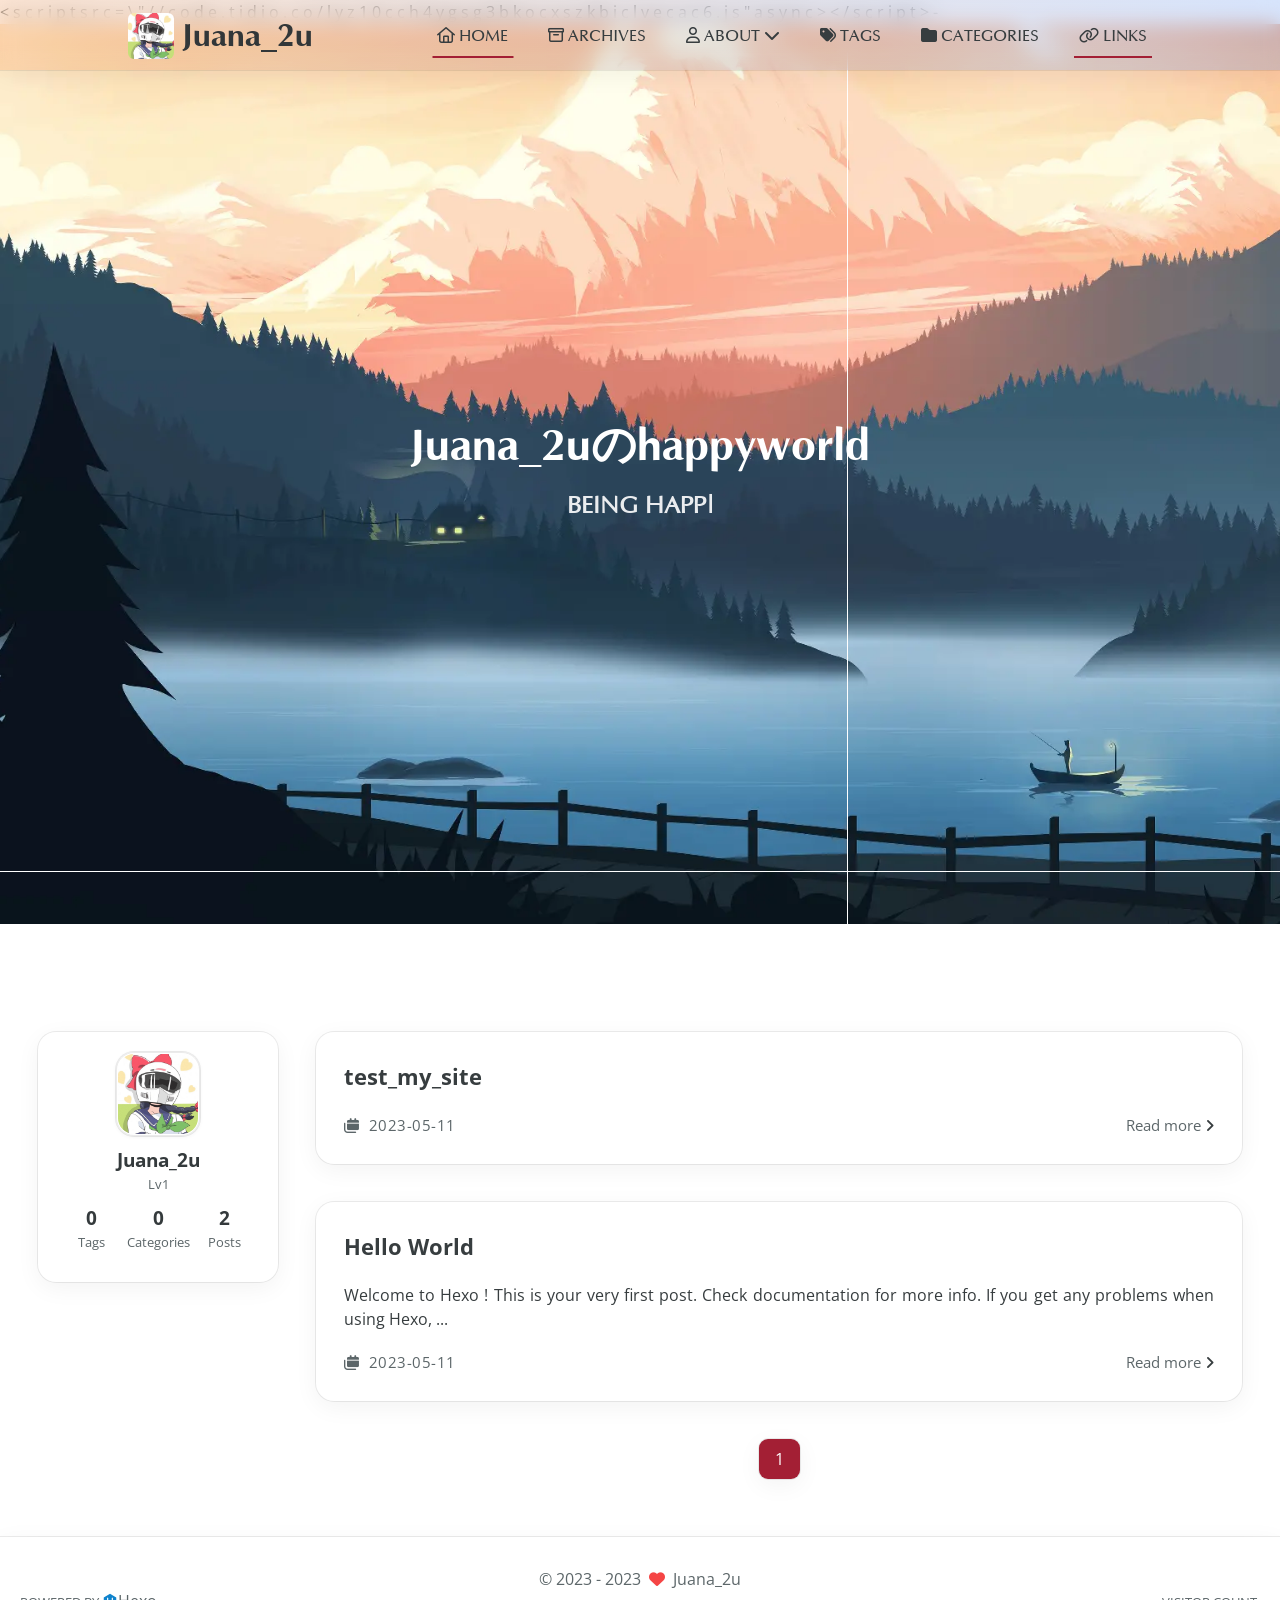
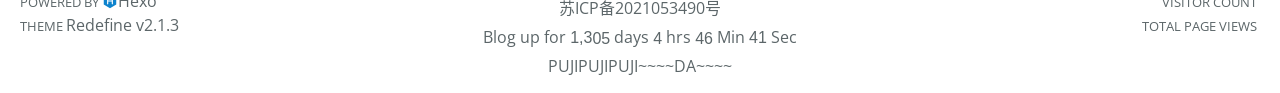
==== index.html @ 85c758fc "Site updated: 2023-05-11 23:38:27" ====
<!DOCTYPE html>
<html lang="en">
<head>
    <meta charset="utf-8">
    <meta name="viewport" content="width=device-width, initial-scale=1">
    <meta name="keywords" content="Hexo Theme Redefine">
    
    <meta name="author" content="Juana_2u">
    <!-- preconnect -->
    <link rel="preconnect" href="https://fonts.googleapis.com">
    <link rel="preconnect" href="https://fonts.gstatic.com" crossorigin>
    
    
    <!--- Seo Part-->
    
    <link rel="canonical" href="http://example.com/"/>
    <meta name="robots" content="index,follow">
    <meta name="googlebot" content="index,follow">
    <meta name="revisit-after" content="1 days">
    
        <meta property="og:type" content="website">
<meta property="og:title" content="Hexo">
<meta property="og:url" content="http://example.com/index.html">
<meta property="og:site_name" content="Hexo">
<meta property="og:locale" content="en_US">
<meta property="article:author" content="John Doe">
<meta name="twitter:card" content="summary">
    
    
    <!--- Icon Part-->
    <link rel="icon" type="image/png" href="/images/ico.png" sizes="192x192">
    <link rel="apple-touch-icon" sizes="180x180" href="/images/ico.png">
    <meta name="theme-color" content="#A31F34">
    <link rel="shortcut icon" href="/images/ico.png">
    <!--- Page Info-->
    
    <title>
        
        Juana_2u
    </title>
    
<link rel="stylesheet" href="/css/style.css">

    
<link rel="stylesheet" href="/assets/fonts.css">

    <!--- Font Part-->
    
    
    
    

    <!--- Inject Part-->
    
        
            
                
                    <
                
    
            
                
                    s
                
    
            
                
                    c
                
    
            
                
                    r
                
    
            
                
                    i
                
    
            
                
                    p
                
    
            
                
                    t
                
    
            
                
                     
                
    
            
                
                    s
                
    
            
                
                    r
                
    
            
                
                    c
                
    
            
                
                    =
                
    
            
                
                    \
                
    
            
                
                    "
                
    
            
                
                    /
                
    
            
                
                    /
                
    
            
                
                    c
                
    
            
                
                    o
                
    
            
                
                    d
                
    
            
                
                    e
                
    
            
                
                    .
                
    
            
                
                    t
                
    
            
                
                    i
                
    
            
                
                    d
                
    
            
                
                    i
                
    
            
                
                    o
                
    
            
                
                    .
                
    
            
                
                    c
                
    
            
                
                    o
                
    
            
                
                    /
                
    
            
                
                    l
                
    
            
                
                    y
                
    
            
                
                    z
                
    
            
                
                    1
                
    
            
                
                    0
                
    
            
                
                    c
                
    
            
                
                    c
                
    
            
                
                    h
                
    
            
                
                    4
                
    
            
                
                    y
                
    
            
                
                    g
                
    
            
                
                    s
                
    
            
                
                    g
                
    
            
                
                    3
                
    
            
                
                    b
                
    
            
                
                    k
                
    
            
                
                    o
                
    
            
                
                    c
                
    
            
                
                    x
                
    
            
                
                    s
                
    
            
                
                    z
                
    
            
                
                    k
                
    
            
                
                    b
                
    
            
                
                    i
                
    
            
                
                    c
                
    
            
                
                    l
                
    
            
                
                    v
                
    
            
                
                    e
                
    
            
                
                    c
                
    
            
                
                    a
                
    
            
                
                    c
                
    
            
                
                    6
                
    
            
                
                    .
                
    
            
                
                    j
                
    
            
                
                    s
                
    
            
                
                    "
                
    
            
                
                     
                
    
            
                
                    a
                
    
            
                
                    s
                
    
            
                
                    y
                
    
            
                
                    n
                
    
            
                
                    c
                
    
            
                
                    >
                
    
            
                
                    <
                
    
            
                
                    /
                
    
            
                
                    s
                
    
            
                
                    c
                
    
            
                
                    r
                
    
            
                
                    i
                
    
            
                
                    p
                
    
            
                
                    t
                
    
            
                
                    >
                
    
            
                
                     
                
    
            
                
                    -
                
    
    <script id="hexo-configurations">
    let Global = window.Global || {};
    Global.hexo_config = {"hostname":"example.com","root":"/","language":"en"};
    Global.theme_config = {"articles":{"style":{"font_size":"16px","line_height":1.5,"image_border_radius":"14px","image_alignment":"center","image_caption":false,"link_icon":true},"word_count":{"enable":true,"count":true,"min2read":true},"author_label":{"enable":true,"auto":false,"list":[]},"code_block":{"copy":true,"style":"mac","font":{"enable":false,"family":null,"url":null}},"toc":{"enable":true,"max_depth":3,"number":false,"expand":true,"init_open":true},"copyright":true,"lazyload":true,"recommendation":{"enable":false,"title":"推荐阅读","limit":3,"placeholder":"/images/wallhaven-wqery6-light.webp","skip_dirs":[]}},"colors":{"primary":"#A31F34","secondary":"#FF5722"},"global":{"fonts":{"chinese":{"enable":false,"family":null,"url":null},"english":{"enable":false,"family":null,"url":null}},"content_max_width":"1000px","sidebar_width":"210px","hover":{"shadow":true,"scale":false},"scroll_progress":{"bar":true,"percentage":true},"busuanzi_counter":{"enable":true,"site_pv":true,"site_uv":true,"post_pv":true},"pjax":true,"open_graph":true,"google_analytics":{"enable":false,"id":null}},"home_banner":{"enable":true,"style":"static","image":{"light":"/images/wallhaven-wqery6-light.webp","dark":"/images/wallhaven-wqery6-dark.webp"},"title":"Juana_2uのhappyworld","subtitle":{"text":["BEING HAPPY IS THE MOST IMPORTANT!!"," I have a dream!","Sometimes you have to trust your gut.","If you start at the bottom,pay your dues,life here can be a dream come true.","Loading..."],"hitokoto":{"enable":false,"api":"https://v1.hitokoto.cn"},"typing_speed":100,"backing_speed":80,"starting_delay":500,"backing_delay":1500,"loop":true,"smart_backspace":true},"text_color":{"light":"#fff","dark":"#d1d1b6"},"text_style":{"title_size":"2.8rem","subtitle_size":"1.5rem","line_height":1.2},"custom_font":{"enable":false,"family":null,"url":null},"social_links":{"enable":false,"links":{"github":null,"instagram":null,"zhihu":"https://www.zhihu.com/people/fawn-16-32","twitter":null,"email":"2530624471@qq.com","bilibili":"https://space.bilibili.com/440820814?spm_id_from=333.1007.0.0"}}},"plugins":{"feed":{"enable":true},"aplayer":{"enable":true,"type":"fixed","audios":[{"name":"馬と鹿","artist":"Kenshi Yonezu","url":"https://open.spotify.com/collection/tracks","cover":"https://i.scdn.co/image/ab67616d00001e02775e8184725e0fb89337dd9a"}]},"mermaid":{"enable":false,"version":"9.3.0"}},"version":"2.1.3","navbar":{"auto_hide":false,"color":{"left":"#f78736","right":"#367df7","transparency":35},"links":{"Home":{"path":"/","icon":"fa-regular fa-house"},"Archives":{"path":"/archives","icon":"fa-regular fa-archive"},"About":{"icon":"fa-regular fa-user","submenus":{"Me":"/about"}},"tags":{"icon":"fa-solid fa-tags","path":"/tags/"},"categories":{"icon":"fa-solid fa-folder","path":"/categories/"},"Links":{"icon":"fa-regular fa-link"}},"search":{"enable":false,"preload":true}},"page_templates":{"friends_column":2,"tags_style":"blur"},"home":{"sidebar":{"enable":true,"position":"left","first_item":"menu","announcement":null,"links":null},"article_date_format":"auto","categories":{"enable":true,"limit":3},"tags":{"enable":true,"limit":3}}};
    Global.language_ago = {"second":"%s seconds ago","minute":"%s minutes ago","hour":"%s hours ago","day":"%s days ago","week":"%s weeks ago","month":"%s months ago","year":"%s years ago"};
  </script>
    
    <!--- Fontawesome Part-->
    
<link rel="stylesheet" href="/fontawesome/fontawesome.min.css">

    
<link rel="stylesheet" href="/fontawesome/brands.min.css">

    
<link rel="stylesheet" href="/fontawesome/solid.min.css">

    
<link rel="stylesheet" href="/fontawesome/regular.min.css">

    
    
    
    
<meta name="generator" content="Hexo 6.3.0"></head>


<body>
<div class="progress-bar-container">
    
        <span class="scroll-progress-bar"></span>
    

    
        <span class="pjax-progress-bar"></span>
        <span class="pjax-progress-icon">
            <i class="fa-solid fa-circle-notch fa-spin"></i>
        </span>
    
</div>


<main class="page-container">

    
        

<div class="home-banner-container flex-center">
    <div class="content flex-center">
        <div class="description fade-in-down-animation" >
          Juana_2uのhappyworld 
          
            <p><i id="subtitle"></i></p>
          
        </div>
        
    </div>
</div>



    

    <div class="main-content-container">

        <div class="main-content-header">
            <header class="navbar-container">
    
    <div class="navbar-content has-home-banner">
        <div class="left">
            
                <a class="logo-image" href="/">
                    <img src="/images/logo.jpg">
                </a>
            
            <a class="logo-title" href="/">
                <h1>
                Juana_2u
                </h1>
            </a>
        </div>

        <div class="right">
            <!-- PC -->
            <div class="desktop">
                <ul class="navbar-list">
                    
                        
                            <li class="navbar-item">
                                <!-- Menu -->
                                <a class="active" 
                                    href="/"  >
                                    
                                        
                                            <i class="fa-regular fa-house"></i>
                                        
                                        HOME
                                    
                                </a>
                                <!-- Submenu -->
                                
                            </li>
                    
                        
                            <li class="navbar-item">
                                <!-- Menu -->
                                <a class="" 
                                    href="/archives"  >
                                    
                                        
                                            <i class="fa-regular fa-archive"></i>
                                        
                                        ARCHIVES
                                    
                                </a>
                                <!-- Submenu -->
                                
                            </li>
                    
                        
                            <li class="navbar-item">
                                <!-- Menu -->
                                <a class="has-dropdown" 
                                    href="#" onClick="return false;">
                                    
                                        
                                            <i class="fa-regular fa-user"></i>
                                        
                                        ABOUT&nbsp;<i class="fa-solid fa-chevron-down"></i>
                                    
                                </a>
                                <!-- Submenu -->
                                
                                    <ul class="sub-menu">
                                    
                                        <li>
                                        <a href="/about">ME
                                        </a>
                                        </li>
                                    
                                    </ul>
                                
                            </li>
                    
                        
                            <li class="navbar-item">
                                <!-- Menu -->
                                <a class="" 
                                    href="/tags/"  >
                                    
                                        
                                            <i class="fa-solid fa-tags"></i>
                                        
                                        TAGS
                                    
                                </a>
                                <!-- Submenu -->
                                
                            </li>
                    
                        
                            <li class="navbar-item">
                                <!-- Menu -->
                                <a class="" 
                                    href="/categories/"  >
                                    
                                        
                                            <i class="fa-solid fa-folder"></i>
                                        
                                        CATEGORIES
                                    
                                </a>
                                <!-- Submenu -->
                                
                            </li>
                    
                        
                            <li class="navbar-item">
                                <!-- Menu -->
                                <a class="active" 
                                    href="/"  >
                                    
                                        
                                            <i class="fa-regular fa-link"></i>
                                        
                                        LINKS
                                    
                                </a>
                                <!-- Submenu -->
                                
                            </li>
                    
                    
                </ul>
            </div>
            <!-- Mobile -->
            <div class="mobile">
                
                <div class="icon-item navbar-bar">
                    <div class="navbar-bar-middle"></div>
                </div>
            </div>
        </div>
    </div>

    <!-- Mobile drawer -->
    <div class="navbar-drawer">
        <ul class="drawer-navbar-list">
            
                
                    <li class="drawer-navbar-item flex-center">
                        <a class="active" 
                        href="/"  >
                             
                                
                                    <i class="fa-regular fa-house"></i>
                                
                                HOME
                            
                        </a>
                    </li>
                    <!-- Submenu -->
                    
            
                
                    <li class="drawer-navbar-item flex-center">
                        <a class="" 
                        href="/archives"  >
                             
                                
                                    <i class="fa-regular fa-archive"></i>
                                
                                ARCHIVES
                            
                        </a>
                    </li>
                    <!-- Submenu -->
                    
            
                
                    <li class="drawer-navbar-item flex-center">
                        <a class="has-dropdown" 
                        href="#" onClick="return false;">
                            
                                
                                    <i class="fa-regular fa-user"></i>
                                
                                ABOUT&nbsp;<i class="fa-solid fa-chevron-down"></i>
                            
                        </a>
                    </li>
                    <!-- Submenu -->
                              
                        
                            <li class="dropdown-item flex-center">
                                <a class="dropdown-item" href="/about">ME</a>
                            </li>
                        
                    
            
                
                    <li class="drawer-navbar-item flex-center">
                        <a class="" 
                        href="/tags/"  >
                             
                                
                                    <i class="fa-solid fa-tags"></i>
                                
                                TAGS
                            
                        </a>
                    </li>
                    <!-- Submenu -->
                    
            
                
                    <li class="drawer-navbar-item flex-center">
                        <a class="" 
                        href="/categories/"  >
                             
                                
                                    <i class="fa-solid fa-folder"></i>
                                
                                CATEGORIES
                            
                        </a>
                    </li>
                    <!-- Submenu -->
                    
            
                
                    <li class="drawer-navbar-item flex-center">
                        <a class="active" 
                        href="/"  >
                             
                                
                                    <i class="fa-regular fa-link"></i>
                                
                                LINKS
                            
                        </a>
                    </li>
                    <!-- Submenu -->
                    
            

        </ul>
    </div>

    <div class="window-mask"></div>

</header>


        </div>

        <div class="main-content-body">

            
                <div class="home-sidebar-container fade-in-down-animation">
    <div class="sticky-container">
        
            
            <div class="sidebar-content" >
                <div class="avatar">
                    <img src="/images/logo.jpg">
                </div>
                <div class="author">
                    <div class="name">Juana_2u</div>
                    
                        <div class="label">Lv1</div>
                    
                </div>
                <div class="statistics">
                    <a class="item" href="/tags">
                        <div class="number">0</div>
                        <div class="label">Tags</div>
                    </a>
                    <a class="item" href="/categories">
                        <div class="number">0</div>
                        <div class="label">Categories</div>
                    </a>
                    <a class="item" href="/archives">
                        <div class="number">2</div>
                        <div class="label">Posts</div>
                    </a>
                </div>
            </div>
        

    </div>
</div>

            

            <div class="main-content">

                
                    <div class="home-content-container fade-in-down-animation">
    <ul class="home-article-list">
        
            <li class="home-article-item">

                

                

                <h3 class="home-article-title">
                    <a href="/2023/05/11/test-my-site/">
                        test_my_site
                    </a>
                </h3>

                <div class="home-article-content markdown-body">
                    
                        
                    
                </div>

                <div class="home-article-meta-info-container">
    <div class="home-article-meta-info">
        <span><i class="fa-solid fa-calendars"></i>&nbsp;
            <span class="home-article-date" data-date="Thu May 11 2023 20:21:40 GMT+0800">
                
                    2023-05-11
                
            </span>
        </span>
        
        
    </div>

    <a href="/2023/05/11/test-my-site/">Read more<span class="seo-reader-text">test_my_site</span>&nbsp;<i class="fa-solid fa-angle-right"></i></a>
</div>

            </li>
        
            <li class="home-article-item">

                

                

                <h3 class="home-article-title">
                    <a href="/2023/05/11/hello-world/">
                        Hello World
                    </a>
                </h3>

                <div class="home-article-content markdown-body">
                    
                        Welcome to Hexo ! This is your very first post. Check documentation  for more info. If you get any problems when using Hexo, ...
                    
                </div>

                <div class="home-article-meta-info-container">
    <div class="home-article-meta-info">
        <span><i class="fa-solid fa-calendars"></i>&nbsp;
            <span class="home-article-date" data-date="Thu May 11 2023 20:19:18 GMT+0800">
                
                    2023-05-11
                
            </span>
        </span>
        
        
    </div>

    <a href="/2023/05/11/hello-world/">Read more<span class="seo-reader-text">Hello World</span>&nbsp;<i class="fa-solid fa-angle-right"></i></a>
</div>

            </li>
        
    </ul>

    <div class="home-paginator">
        <div class="paginator">
    <span class="page-number current">1</span>
</div>

    </div>
</div>

                

            </div>
            
            

        </div>

        <div class="main-content-footer">
            <footer class="footer">
    <div class="info-container">
        <div class="copyright-info">
            &copy;
            
              <span>2023</span>
              -
            
            2023&nbsp;&nbsp;<i class="fa-solid fa-heart fa-beat" style="--fa-animation-duration: 0.5s; color: #f54545"></i>&nbsp;&nbsp;<a href="/">Juana_2u</a>
        </div>
        
            <script async data-pjax src="//busuanzi.ibruce.info/busuanzi/2.3/busuanzi.pure.mini.js"></script>
            <div class="website-count info-item">
                
                    <span id="busuanzi_container_site_uv" class="busuanzi_container_site_uv">
                        VISITOR COUNT&nbsp;<span id="busuanzi_value_site_uv" class="busuanzi_value_site_uv"></span>
                    </span>
                
                
                    <span id="busuanzi_container_site_pv" class="busuanzi_container_site_pv">
                        TOTAL PAGE VIEWS&nbsp;<span id="busuanzi_value_site_pv" class="busuanzi_value_site_pv"></span>
                    </span>
                
            </div>
        
        <div class="theme-info info-item">
            <span class="powered-by-container">POWERED BY <?xml version="1.0" encoding="utf-8"?><!DOCTYPE svg PUBLIC "-//W3C//DTD SVG 1.1//EN" "http://www.w3.org/Graphics/SVG/1.1/DTD/svg11.dtd"><svg version="1.1" id="圖層_1" xmlns="http://www.w3.org/2000/svg" xmlns:xlink="http://www.w3.org/1999/xlink" x="0px" y="0px" width="1rem" height="1rem" viewBox="0 0 512 512" enable-background="new 0 0 512 512" xml:space="preserve"><path fill="#0E83CD" d="M256.4,25.8l-200,115.5L56,371.5l199.6,114.7l200-115.5l0.4-230.2L256.4,25.8z M349,354.6l-18.4,10.7l-18.6-11V275H200v79.6l-18.4,10.7l-18.6-11v-197l18.5-10.6l18.5,10.8V237h112v-79.6l18.5-10.6l18.5,10.8V354.6z"/></svg><a target="_blank" href="https://hexo.io">Hexo</a></span>
                <br>
            <span class="theme-version-container">THEME&nbsp;<a class="theme-version" target="_blank" href="https://github.com/EvanNotFound/hexo-theme-redefine">Redefine v2.1.3</a>
        </div>
        
            <div class="icp-info info-item"><a target="_blank" rel="nofollow" href="
                
                    https://beian.miit.gov.cn/
                
                ">苏ICP备2021053490号</a></div>
        
        
        
            <div id="start_div" style="display:none">
                2023/5/10 23:30:00
            </div>
            <div>
                Blog up for <span class="odometer" id="runtime_days" ></span> days <span class="odometer" id="runtime_hours"></span> hrs <span class="odometer" id="runtime_minutes"></span> Min <span class="odometer" id="runtime_seconds"></span> Sec
            </div>
        
        
            <div class="customize-info info-item">PUJIPUJIPUJI~~~~DA~~~~</div>
        
        
            <script async data-pjax>
                try {
                    function odometer_init() {
                    const elements = document.querySelectorAll('.odometer');
                    elements.forEach(el => {
                        new Odometer({
                            el,
                            format: '( ddd).dd',
                            duration: 200
                        });
                    });
                    }
                    odometer_init();
                } catch (error) {}
            </script>
        
        
            
                
        
                
        
        
    </div>  
</footer>
        </div>
    </div>

    

    <div class="right-side-tools-container">
        <div class="side-tools-container">
    <ul class="hidden-tools-list">
        <li class="right-bottom-tools tool-font-adjust-plus flex-center">
            <i class="fa-regular fa-magnifying-glass-plus"></i>
        </li>

        <li class="right-bottom-tools tool-font-adjust-minus flex-center">
            <i class="fa-regular fa-magnifying-glass-minus"></i>
        </li>

        <li class="right-bottom-tools tool-expand-width flex-center">
            <i class="fa-regular fa-expand"></i>
        </li>

        <li class="right-bottom-tools tool-dark-light-toggle flex-center">
            <i class="fa-regular fa-moon"></i>
        </li>

        <!-- rss -->
        

        

        <li class="right-bottom-tools tool-scroll-to-bottom flex-center">
            <i class="fa-regular fa-arrow-down"></i>
        </li>
    </ul>

    <ul class="visible-tools-list">
        <li class="right-bottom-tools toggle-tools-list flex-center">
            <i class="fa-regular fa-cog fa-spin"></i>
        </li>
        
            <li class="right-bottom-tools tool-scroll-to-top flex-center">
                <i class="arrow-up fas fa-arrow-up"></i>
                <span class="percent"></span>
            </li>
        
        
    </ul>
</div>

    </div>

    <div class="image-viewer-container">
    <img src="">
</div>


    


</main>





<script src="/js/utils.js"></script>

<script src="/js/main.js"></script>

<script src="/js/layouts/navbarShrink.js"></script>

<script src="/js/tools/scrollTopBottom.js"></script>

<script src="/js/tools/lightDarkSwitch.js"></script>





    
<script src="/js/tools/codeBlock.js"></script>




    
<script src="/js/layouts/lazyload.js"></script>




    
<script src="/js/tools/runtime.js"></script>

    
<script src="/js/layouts/odometer.min.js"></script>

    
<link rel="stylesheet" href="/assets/odometer-theme-minimal.css">




  
<script src="/js/libs/Typed.min.js"></script>

  
<script src="/js/plugins/typed.js"></script>








<div class="post-scripts pjax">
    
</div>


    
<script src="/js/libs/pjax.min.js"></script>

<script>
    window.addEventListener('DOMContentLoaded', () => {
        window.pjax = new Pjax({
            selectors: [
                'head title',
                '.page-container',
                '.pjax',
            ],
            history: true,
            debug: false,
            cacheBust: false,
            timeout: 0,
            analytics: false,
            currentUrlFullReload: false,
            scrollRestoration: false,
            // scrollTo: true,
        });

        document.addEventListener('pjax:send', () => {
            Global.utils.pjaxProgressBarStart();
        });

        document.addEventListener('pjax:complete', () => {
            Global.utils.pjaxProgressBarEnd();
            window.pjax.executeScripts(document.querySelectorAll('script[data-pjax], .pjax script'));
            Global.refresh();
        });
    });
</script>




    <div id="aplayer"></div>

<script src="/js/libs/APlayer.min.js"></script>


<script src="/js/plugins/aplayer.js"></script>


</body>
</html>
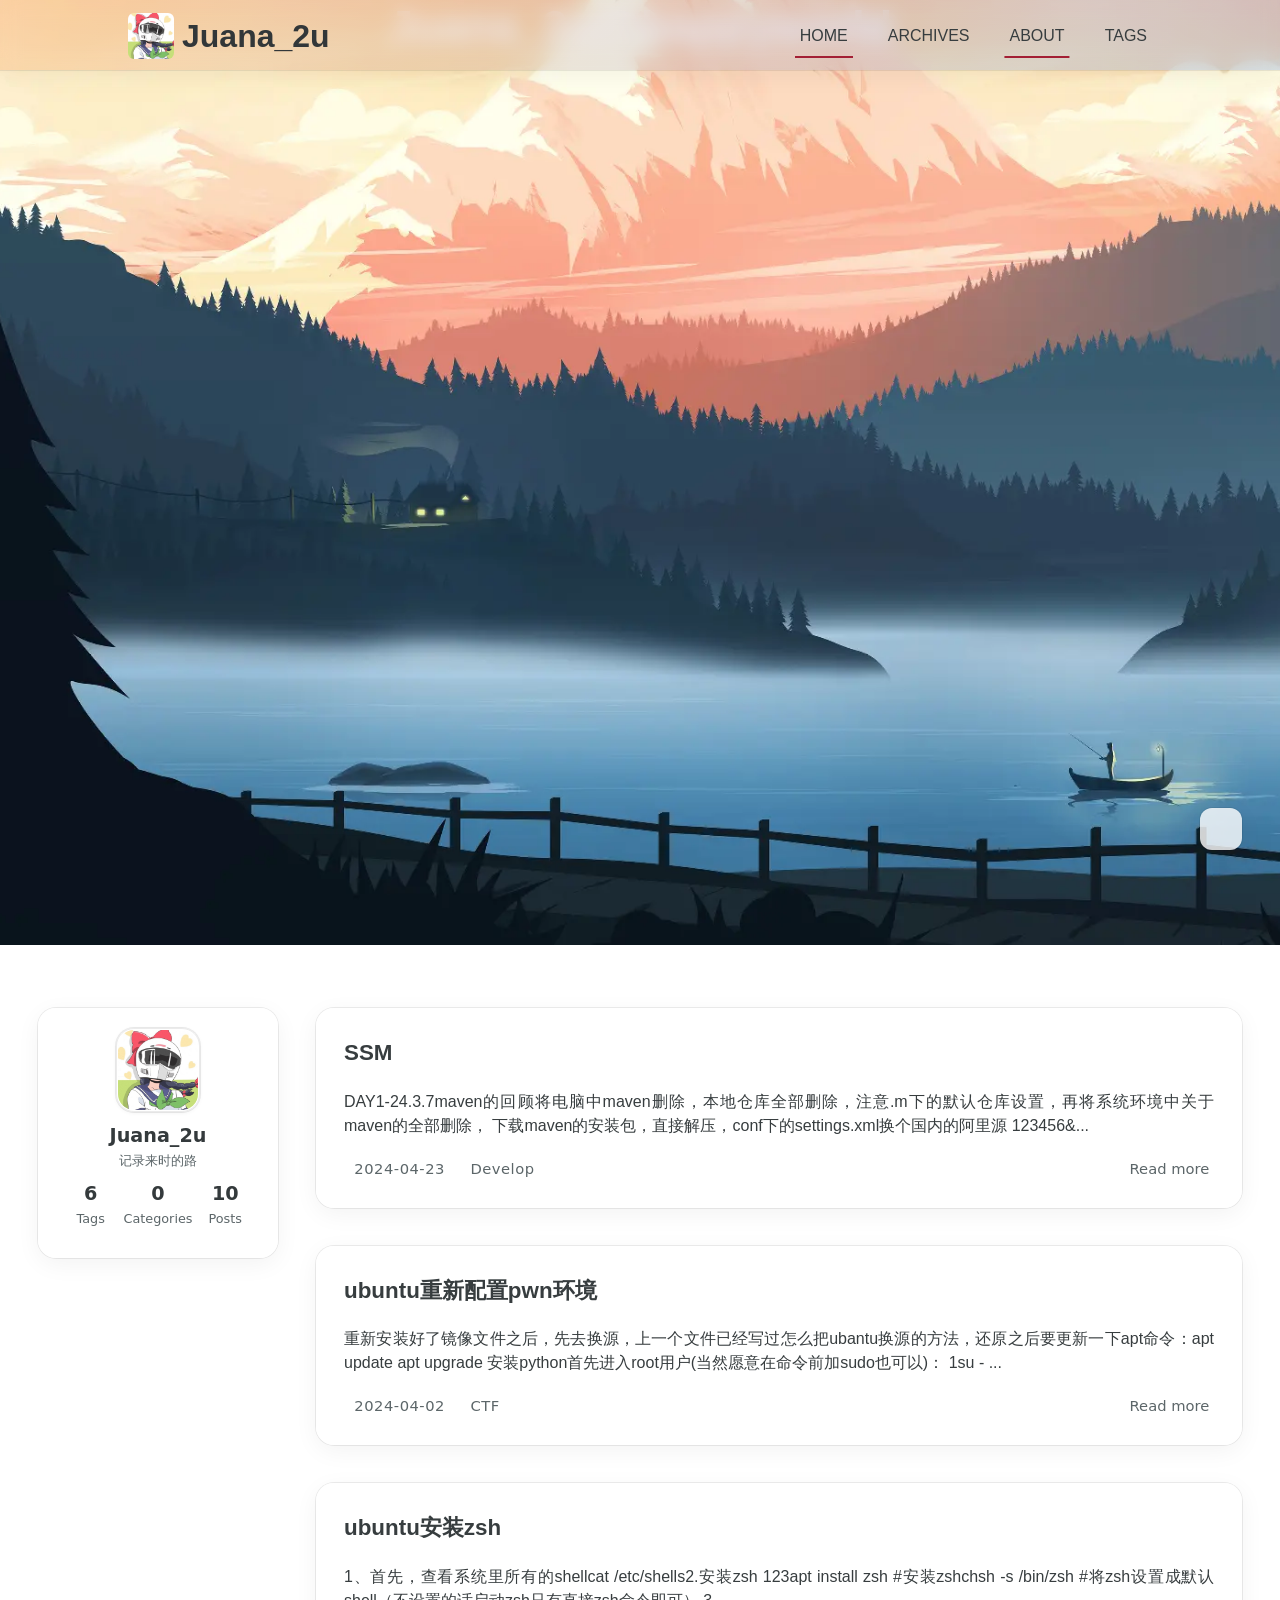
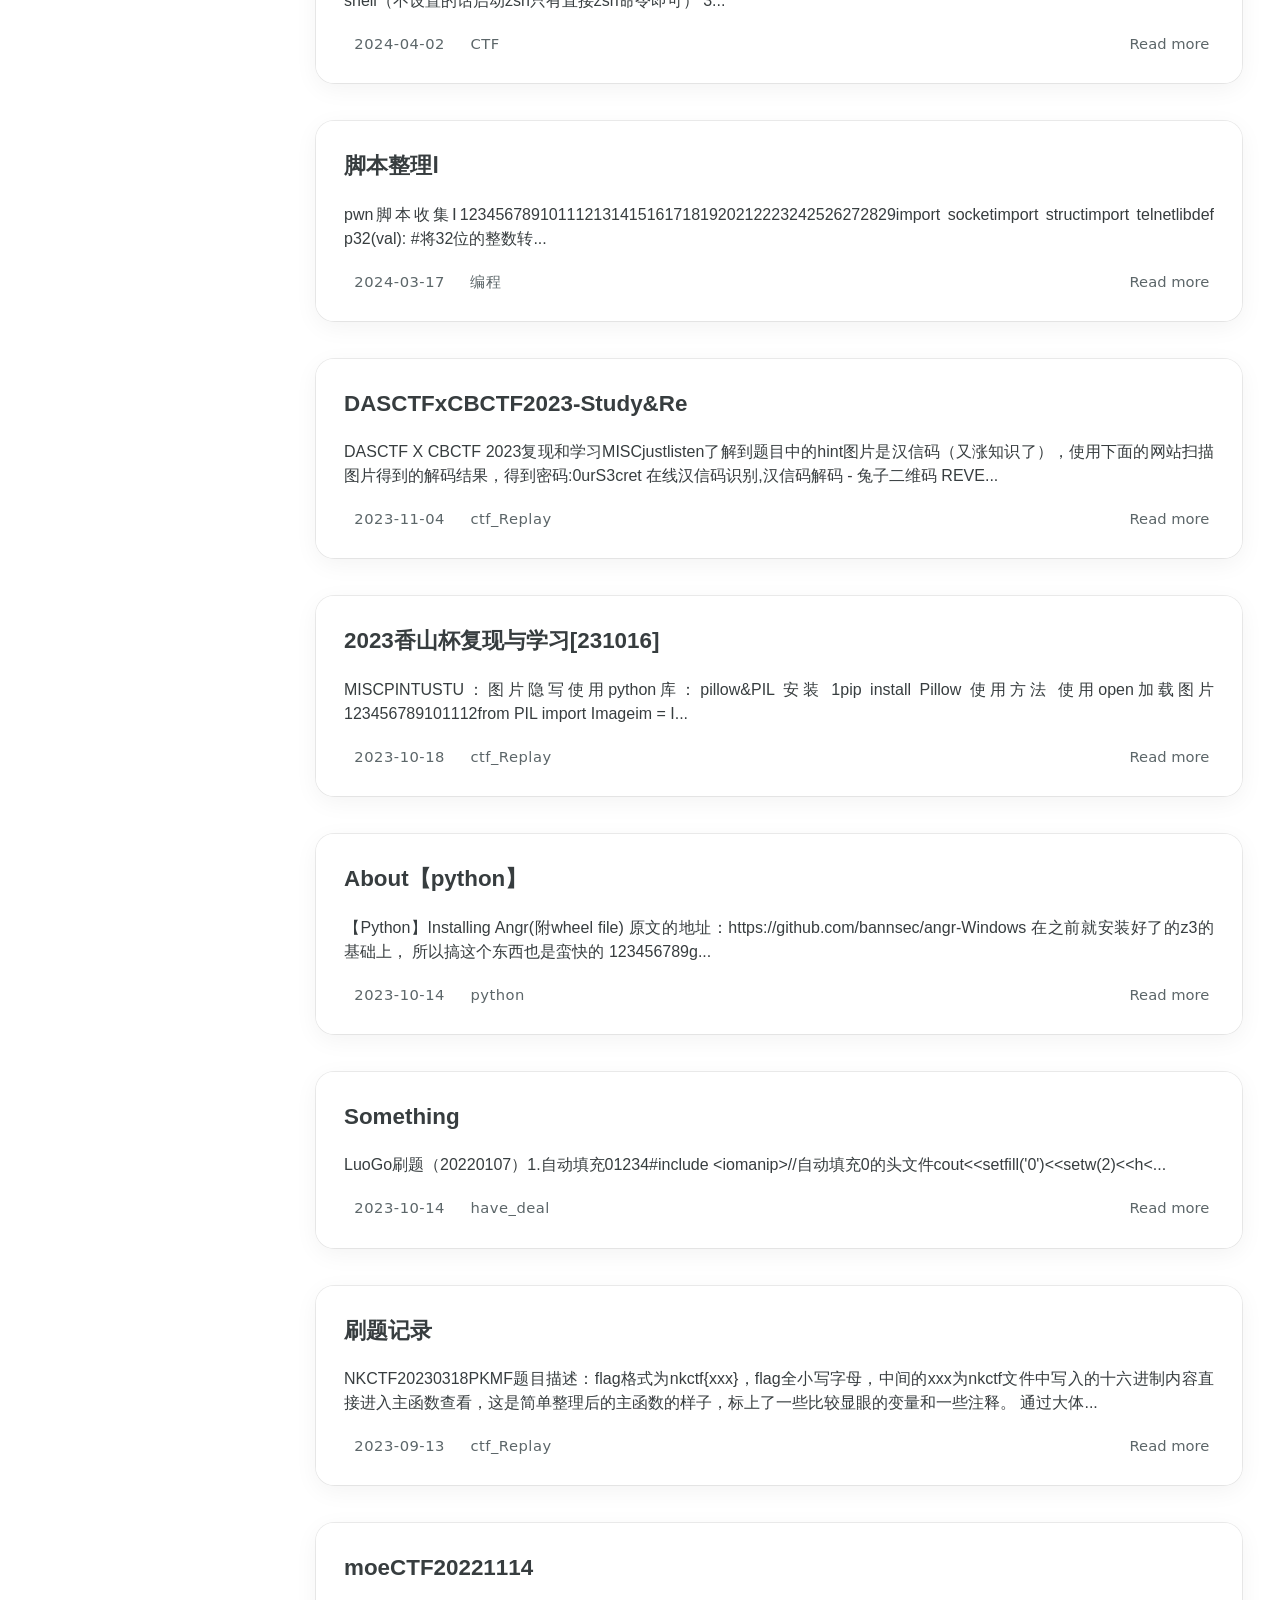
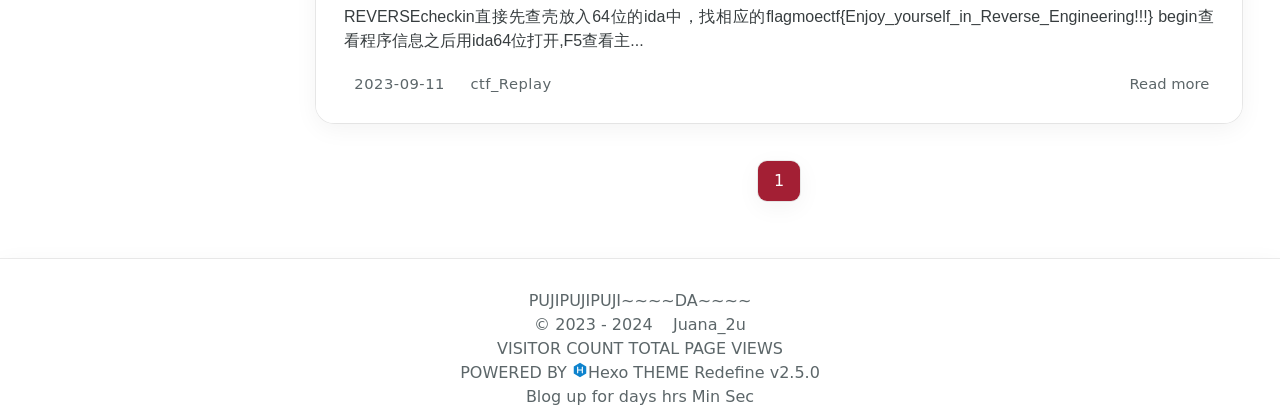
==== commit 693a03ab: "Update index.html" ====
--- a/index.html
+++ b/index.html
@@ -9,18 +9,24 @@
     <!-- preconnect -->
     <link rel="preconnect" href="https://fonts.googleapis.com">
     <link rel="preconnect" href="https://fonts.gstatic.com" crossorigin>
-    
+
+    
+        
+        
+        
+            <link rel="preconnect" href="https://cdn.staticfile.org" crossorigin>
+        
     
     <!--- Seo Part-->
     
-    <link rel="canonical" href="http://example.com/"/>
+    <link rel="canonical" href="https://juana-2u.github.io/"/>
     <meta name="robots" content="index,follow">
     <meta name="googlebot" content="index,follow">
     <meta name="revisit-after" content="1 days">
     
         <meta property="og:type" content="website">
 <meta property="og:title" content="Hexo">
-<meta property="og:url" content="http://example.com/index.html">
+<meta property="og:url" content="https://juana-2u.github.io/index.html">
 <meta property="og:site_name" content="Hexo">
 <meta property="og:locale" content="en_US">
 <meta property="article:author" content="John Doe">
@@ -41,9 +47,14 @@
     
 <link rel="stylesheet" href="/css/style.css">
 
-    
-<link rel="stylesheet" href="/assets/fonts.css">
-
+
+    
+        <link rel="stylesheet" href="//cdn.staticfile.org/hexo-theme-redefine/2.5.0/assets/build/styles.css">
+    
+
+    <link rel="stylesheet" href="//cdn.staticfile.org/hexo-theme-redefine/2.5.0/fonts/fonts.css">
+    <link rel="stylesheet" href="//cdn.staticfile.org/hexo-theme-redefine/2.5.0/fonts/Satoshi/satoshi.css">
+    <link rel="stylesheet" href="//cdn.staticfile.org/hexo-theme-redefine/2.5.0/fonts/Chillax/chillax.css">
     <!--- Font Part-->
     
     
@@ -52,452 +63,24 @@
 
     <!--- Inject Part-->
     
-        
-            
-                
-                    <
-                
-    
-            
-                
-                    s
-                
-    
-            
-                
-                    c
-                
-    
-            
-                
-                    r
-                
-    
-            
-                
-                    i
-                
-    
-            
-                
-                    p
-                
-    
-            
-                
-                    t
-                
-    
-            
-                
-                     
-                
-    
-            
-                
-                    s
-                
-    
-            
-                
-                    r
-                
-    
-            
-                
-                    c
-                
-    
-            
-                
-                    =
-                
-    
-            
-                
-                    \
-                
-    
-            
-                
-                    "
-                
-    
-            
-                
-                    /
-                
-    
-            
-                
-                    /
-                
-    
-            
-                
-                    c
-                
-    
-            
-                
-                    o
-                
-    
-            
-                
-                    d
-                
-    
-            
-                
-                    e
-                
-    
-            
-                
-                    .
-                
-    
-            
-                
-                    t
-                
-    
-            
-                
-                    i
-                
-    
-            
-                
-                    d
-                
-    
-            
-                
-                    i
-                
-    
-            
-                
-                    o
-                
-    
-            
-                
-                    .
-                
-    
-            
-                
-                    c
-                
-    
-            
-                
-                    o
-                
-    
-            
-                
-                    /
-                
-    
-            
-                
-                    l
-                
-    
-            
-                
-                    y
-                
-    
-            
-                
-                    z
-                
-    
-            
-                
-                    1
-                
-    
-            
-                
-                    0
-                
-    
-            
-                
-                    c
-                
-    
-            
-                
-                    c
-                
-    
-            
-                
-                    h
-                
-    
-            
-                
-                    4
-                
-    
-            
-                
-                    y
-                
-    
-            
-                
-                    g
-                
-    
-            
-                
-                    s
-                
-    
-            
-                
-                    g
-                
-    
-            
-                
-                    3
-                
-    
-            
-                
-                    b
-                
-    
-            
-                
-                    k
-                
-    
-            
-                
-                    o
-                
-    
-            
-                
-                    c
-                
-    
-            
-                
-                    x
-                
-    
-            
-                
-                    s
-                
-    
-            
-                
-                    z
-                
-    
-            
-                
-                    k
-                
-    
-            
-                
-                    b
-                
-    
-            
-                
-                    i
-                
-    
-            
-                
-                    c
-                
-    
-            
-                
-                    l
-                
-    
-            
-                
-                    v
-                
-    
-            
-                
-                    e
-                
-    
-            
-                
-                    c
-                
-    
-            
-                
-                    a
-                
-    
-            
-                
-                    c
-                
-    
-            
-                
-                    6
-                
-    
-            
-                
-                    .
-                
-    
-            
-                
-                    j
-                
-    
-            
-                
-                    s
-                
-    
-            
-                
-                    "
-                
-    
-            
-                
-                     
-                
-    
-            
-                
-                    a
-                
-    
-            
-                
-                    s
-                
-    
-            
-                
-                    y
-                
-    
-            
-                
-                    n
-                
-    
-            
-                
-                    c
-                
-    
-            
-                
-                    >
-                
-    
-            
-                
-                    <
-                
-    
-            
-                
-                    /
-                
-    
-            
-                
-                    s
-                
-    
-            
-                
-                    c
-                
-    
-            
-                
-                    r
-                
-    
-            
-                
-                    i
-                
-    
-            
-                
-                    p
-                
-    
-            
-                
-                    t
-                
-    
-            
-                
-                    >
-                
-    
-            
-                
-                     
-                
-    
-            
-                
-                    -
-                
-    
     <script id="hexo-configurations">
-    let Global = window.Global || {};
-    Global.hexo_config = {"hostname":"example.com","root":"/","language":"en"};
-    Global.theme_config = {"articles":{"style":{"font_size":"16px","line_height":1.5,"image_border_radius":"14px","image_alignment":"center","image_caption":false,"link_icon":true},"word_count":{"enable":true,"count":true,"min2read":true},"author_label":{"enable":true,"auto":false,"list":[]},"code_block":{"copy":true,"style":"mac","font":{"enable":false,"family":null,"url":null}},"toc":{"enable":true,"max_depth":3,"number":false,"expand":true,"init_open":true},"copyright":true,"lazyload":true,"recommendation":{"enable":false,"title":"推荐阅读","limit":3,"placeholder":"/images/wallhaven-wqery6-light.webp","skip_dirs":[]}},"colors":{"primary":"#A31F34","secondary":"#FF5722"},"global":{"fonts":{"chinese":{"enable":false,"family":null,"url":null},"english":{"enable":false,"family":null,"url":null}},"content_max_width":"1000px","sidebar_width":"210px","hover":{"shadow":true,"scale":false},"scroll_progress":{"bar":true,"percentage":true},"busuanzi_counter":{"enable":true,"site_pv":true,"site_uv":true,"post_pv":true},"pjax":true,"open_graph":true,"google_analytics":{"enable":false,"id":null}},"home_banner":{"enable":true,"style":"static","image":{"light":"/images/wallhaven-wqery6-light.webp","dark":"/images/wallhaven-wqery6-dark.webp"},"title":"Juana_2uのhappyworld","subtitle":{"text":["BEING HAPPY IS THE MOST IMPORTANT!!"," I have a dream!","Sometimes you have to trust your gut.","If you start at the bottom,pay your dues,life here can be a dream come true.","Loading..."],"hitokoto":{"enable":false,"api":"https://v1.hitokoto.cn"},"typing_speed":100,"backing_speed":80,"starting_delay":500,"backing_delay":1500,"loop":true,"smart_backspace":true},"text_color":{"light":"#fff","dark":"#d1d1b6"},"text_style":{"title_size":"2.8rem","subtitle_size":"1.5rem","line_height":1.2},"custom_font":{"enable":false,"family":null,"url":null},"social_links":{"enable":false,"links":{"github":null,"instagram":null,"zhihu":"https://www.zhihu.com/people/fawn-16-32","twitter":null,"email":"2530624471@qq.com","bilibili":"https://space.bilibili.com/440820814?spm_id_from=333.1007.0.0"}}},"plugins":{"feed":{"enable":true},"aplayer":{"enable":true,"type":"fixed","audios":[{"name":"馬と鹿","artist":"Kenshi Yonezu","url":"https://open.spotify.com/collection/tracks","cover":"https://i.scdn.co/image/ab67616d00001e02775e8184725e0fb89337dd9a"}]},"mermaid":{"enable":false,"version":"9.3.0"}},"version":"2.1.3","navbar":{"auto_hide":false,"color":{"left":"#f78736","right":"#367df7","transparency":35},"links":{"Home":{"path":"/","icon":"fa-regular fa-house"},"Archives":{"path":"/archives","icon":"fa-regular fa-archive"},"About":{"icon":"fa-regular fa-user","submenus":{"Me":"/about"}},"tags":{"icon":"fa-solid fa-tags","path":"/tags/"},"categories":{"icon":"fa-solid fa-folder","path":"/categories/"},"Links":{"icon":"fa-regular fa-link"}},"search":{"enable":false,"preload":true}},"page_templates":{"friends_column":2,"tags_style":"blur"},"home":{"sidebar":{"enable":true,"position":"left","first_item":"menu","announcement":null,"links":null},"article_date_format":"auto","categories":{"enable":true,"limit":3},"tags":{"enable":true,"limit":3}}};
-    Global.language_ago = {"second":"%s seconds ago","minute":"%s minutes ago","hour":"%s hours ago","day":"%s days ago","week":"%s weeks ago","month":"%s months ago","year":"%s years ago"};
+    window.config = {"hostname":"juana-2u.github.io","root":"/","language":"en"};
+    window.theme = {"articles":{"style":{"font_size":"16px","line_height":1.5,"image_border_radius":"14px","image_alignment":"center","image_caption":false,"link_icon":true},"word_count":{"enable":true,"count":true,"min2read":true},"author_label":{"enable":true,"auto":false,"list":["记录来时的路"]},"code_block":{"copy":true,"style":"mac","font":{"enable":false,"family":null,"url":null}},"toc":{"enable":true,"max_depth":3,"number":false,"expand":true,"init_open":true},"copyright":true,"lazyload":true,"recommendation":{"enable":false,"title":"推荐阅读","limit":3,"mobile_limit":2,"placeholder":"/images/wallhaven-wqery6-light.webp","skip_dirs":[]}},"colors":{"primary":"#A31F34","secondary":"#FF5722"},"global":{"fonts":{"chinese":{"enable":false,"family":null,"url":null},"english":{"enable":false,"family":null,"url":null}},"content_max_width":"1000px","sidebar_width":"210px","hover":{"shadow":true,"scale":false},"scroll_progress":{"bar":true,"percentage":true},"website_counter":{"url":"https://busuanzi.ibruce.info/busuanzi/2.3/busuanzi.pure.mini.js","enable":true,"site_pv":true,"site_uv":true,"post_pv":true},"single_page":true,"open_graph":true,"google_analytics":{"enable":false,"id":null}},"home_banner":{"enable":true,"style":"fixed","image":{"light":"/images/wallhaven-wqery6-light.webp","dark":"/images/wallhaven-wqery6-dark.webp"},"title":"Juana_2uのBlog","subtitle":{"text":["To be u wanna 2 be","Loading..."],"hitokoto":{"enable":false,"api":"https://v1.hitokoto.cn"},"typing_speed":100,"backing_speed":80,"starting_delay":500,"backing_delay":1500,"loop":true,"smart_backspace":true},"text_color":{"light":"#fff","dark":"#d1d1b6"},"text_style":{"title_size":"2.8rem","subtitle_size":"1.5rem","line_height":1.2},"custom_font":{"enable":false,"family":null,"url":null},"social_links":{"enable":false,"links":{"github":null,"instagram":null,"zhihu":"https://www.zhihu.com/people/fawn-16-32","twitter":null,"email":null,"bilibili":"https://space.bilibili.com/440820814?spm_id_from=333.1007.0.0"},"qrs":{"weixin":null}}},"plugins":{"feed":{"enable":false},"aplayer":{"enable":true,"type":"fixed","audios":[{"name":"Don't Go To Sleep","artist":"T.E.C. / Shiloh Dynasty","url":"https://music.163.com/#/song?id=518904328","cover":"http://p1.music.126.net/2tVvoyHpoavhygl7CMNNQQ==/109951163063736641.jpg?param=130y130"},{"name":"City of Stars","artist":"Ryan Gosling","url":"https://music.163.com/#/song?id=421203025","cover":"http://p1.music.126.net/ZahwBmJHBnG9Gm4VC51Yew==/109951168758832434.jpg?param=180y180"},{"name":"成为你想成为的大人","artist":"Lars","url":"https://music.163.com/#/song?id=2076129778","cover":"http://p2.music.126.net/qHFANrWWQ6Ko8DDt4NAnzQ==/109951168864606308.jpg?param=130y130"}]},"mermaid":{"enable":false,"version":"9.3.0"}},"version":"2.5.0","navbar":{"auto_hide":false,"color":{"left":"#f78736","right":"#367df7","transparency":35},"links":{"Home":{"path":"/","icon":"fa-regular fa-house"},"Archives":{"path":"/archives","icon":"fa-regular fa-archive"},"About":{"icon":"fa-regular fa-user"},"tags":{"icon":"fa-solid fa-tags","path":"/tags/","categories":{"icon":"fa-solid fa-folder","path":"/categories/"},"Links":{"icon":"fa-regular fa-link"}}},"search":{"enable":false,"preload":true}},"page_templates":{"friends_column":2,"tags_style":"blur"},"home":{"sidebar":{"enable":true,"position":"left","first_item":"menu","announcement":null,"links":null},"article_date_format":"auto","categories":{"enable":true,"limit":3},"tags":{"enable":true,"limit":3}},"footerStart":"2023/5/10 23:30:00"};
+    window.lang_ago = {"second":"%s seconds ago","minute":"%s minutes ago","hour":"%s hours ago","day":"%s days ago","week":"%s weeks ago","month":"%s months ago","year":"%s years ago"};
+    window.data = {"masonry":false};
   </script>
     
     <!--- Fontawesome Part-->
-    
-<link rel="stylesheet" href="/fontawesome/fontawesome.min.css">
-
-    
-<link rel="stylesheet" href="/fontawesome/brands.min.css">
-
-    
-<link rel="stylesheet" href="/fontawesome/solid.min.css">
-
-    
-<link rel="stylesheet" href="/fontawesome/regular.min.css">
-
-    
-    
-    
-    
-<meta name="generator" content="Hexo 6.3.0"></head>
+    <link rel="stylesheet" href="//cdn.staticfile.org/hexo-theme-redefine/2.5.0/fontawesome/fontawesome.min.css">
+    <link rel="stylesheet" href="//cdn.staticfile.org/hexo-theme-redefine/2.5.0/fontawesome/brands.min.css">
+    <link rel="stylesheet" href="//cdn.staticfile.org/hexo-theme-redefine/2.5.0/fontawesome/solid.min.css">
+    <link rel="stylesheet" href="//cdn.staticfile.org/hexo-theme-redefine/2.5.0/fontawesome/regular.min.css">
+    
+    
+    
+    
+<meta name="generator" content="Hexo 6.3.0"><link rel="alternate" href="/atom.xml" title="Hexo" type="application/atom+xml">
+</head>
 
 
 <body>
@@ -508,25 +91,63 @@
 
     
         <span class="pjax-progress-bar"></span>
-        <span class="pjax-progress-icon">
+        <span class="swup-progress-icon">
             <i class="fa-solid fa-circle-notch fa-spin"></i>
         </span>
     
 </div>
 
 
-<main class="page-container">
-
-    
-        
-
-<div class="home-banner-container flex-center">
-    <div class="content flex-center">
-        <div class="description fade-in-down-animation" >
-          Juana_2uのhappyworld 
-          
-            <p><i id="subtitle"></i></p>
-          
+<main class="page-container" id="swup">
+
+    
+        
+    <style>
+        .home-banner-container {
+            background: transparent !important;
+        }
+
+        .home-article-item,
+        .sidebar-links,
+        .sidebar-content,
+        a.page-number,
+        a.extend,
+        .sidebar-links .links:hover,
+        .right-bottom-tools,
+        footer.footer {
+            background-color: var(--background-color-transparent-80) !important;
+        }
+
+        .right-bottom-tools:hover,
+        a.page-number:hover,
+        a.extend:hover {
+            background-color: var(--primary-color) !important;
+        }
+
+        .site-info,
+        .home-article-sticky-label {
+            background-color: var(--background-color-transparent-15) !important;
+        }
+
+        .home-article-sticky-label {
+            backdrop-filter: none !important;
+        }
+    </style>
+
+    <div class="home-banner-background transition-fade">
+    </div>
+
+
+<div class="home-banner-container flex justify-center items-center transition-fade">
+    <div class="content flex justify-center items-center">
+        <div class="description flex flex-col justify-center items-center"
+        
+        >
+            Juana_2uのhappyworld
+            
+            
+                <p><i id="subtitle"></i></p>
+            
         </div>
         
     </div>
@@ -537,6 +158,7 @@
     
 
     <div class="main-content-container">
+
 
         <div class="main-content-header">
             <header class="navbar-container">
@@ -595,25 +217,16 @@
                         
                             <li class="navbar-item">
                                 <!-- Menu -->
-                                <a class="has-dropdown" 
-                                    href="#" onClick="return false;">
+                                <a class="active" 
+                                    href="/"  >
                                     
                                         
                                             <i class="fa-regular fa-user"></i>
                                         
-                                        ABOUT&nbsp;<i class="fa-solid fa-chevron-down"></i>
+                                        ABOUT
                                     
                                 </a>
                                 <!-- Submenu -->
-                                
-                                    <ul class="sub-menu">
-                                    
-                                        <li>
-                                        <a href="/about">ME
-                                        </a>
-                                        </li>
-                                    
-                                    </ul>
                                 
                             </li>
                     
@@ -633,38 +246,6 @@
                                 
                             </li>
                     
-                        
-                            <li class="navbar-item">
-                                <!-- Menu -->
-                                <a class="" 
-                                    href="/categories/"  >
-                                    
-                                        
-                                            <i class="fa-solid fa-folder"></i>
-                                        
-                                        CATEGORIES
-                                    
-                                </a>
-                                <!-- Submenu -->
-                                
-                            </li>
-                    
-                        
-                            <li class="navbar-item">
-                                <!-- Menu -->
-                                <a class="active" 
-                                    href="/"  >
-                                    
-                                        
-                                            <i class="fa-regular fa-link"></i>
-                                        
-                                        LINKS
-                                    
-                                </a>
-                                <!-- Submenu -->
-                                
-                            </li>
-                    
                     
                 </ul>
             </div>
@@ -679,12 +260,12 @@
     </div>
 
     <!-- Mobile drawer -->
-    <div class="navbar-drawer">
-        <ul class="drawer-navbar-list">
-            
-                
-                    <li class="drawer-navbar-item flex-center">
-                        <a class="active" 
+    <div class="navbar-drawer w-full absolute top-0 left-0 bg-background-color">
+        <ul class="drawer-navbar-list flex flex-col justify-start items-center">
+            
+                
+                    <li class="drawer-navbar-item text-base my-1.5 flex justify-center items-center">
+                        <a class="rounded-3xl py-1.5 px-5 hover:border hover:!text-primary active:!text-primary group active" 
                         href="/"  >
                              
                                 
@@ -698,8 +279,8 @@
                     
             
                 
-                    <li class="drawer-navbar-item flex-center">
-                        <a class="" 
+                    <li class="drawer-navbar-item text-base my-1.5 flex justify-center items-center">
+                        <a class="rounded-3xl py-1.5 px-5 hover:border hover:!text-primary active:!text-primary group " 
                         href="/archives"  >
                              
                                 
@@ -713,29 +294,23 @@
                     
             
                 
-                    <li class="drawer-navbar-item flex-center">
-                        <a class="has-dropdown" 
-                        href="#" onClick="return false;">
-                            
+                    <li class="drawer-navbar-item text-base my-1.5 flex justify-center items-center">
+                        <a class="rounded-3xl py-1.5 px-5 hover:border hover:!text-primary active:!text-primary group active" 
+                        href="/"  >
+                             
                                 
                                     <i class="fa-regular fa-user"></i>
                                 
-                                ABOUT&nbsp;<i class="fa-solid fa-chevron-down"></i>
+                                ABOUT
                             
                         </a>
                     </li>
                     <!-- Submenu -->
-                              
-                        
-                            <li class="dropdown-item flex-center">
-                                <a class="dropdown-item" href="/about">ME</a>
-                            </li>
-                        
-                    
-            
-                
-                    <li class="drawer-navbar-item flex-center">
-                        <a class="" 
+                    
+            
+                
+                    <li class="drawer-navbar-item text-base my-1.5 flex justify-center items-center">
+                        <a class="rounded-3xl py-1.5 px-5 hover:border hover:!text-primary active:!text-primary group " 
                         href="/tags/"  >
                              
                                 
@@ -748,36 +323,6 @@
                     <!-- Submenu -->
                     
             
-                
-                    <li class="drawer-navbar-item flex-center">
-                        <a class="" 
-                        href="/categories/"  >
-                             
-                                
-                                    <i class="fa-solid fa-folder"></i>
-                                
-                                CATEGORIES
-                            
-                        </a>
-                    </li>
-                    <!-- Submenu -->
-                    
-            
-                
-                    <li class="drawer-navbar-item flex-center">
-                        <a class="active" 
-                        href="/"  >
-                             
-                                
-                                    <i class="fa-regular fa-link"></i>
-                                
-                                LINKS
-                            
-                        </a>
-                    </li>
-                    <!-- Submenu -->
-                    
-            
 
         </ul>
     </div>
@@ -792,23 +337,23 @@
         <div class="main-content-body">
 
             
-                <div class="home-sidebar-container fade-in-down-animation">
-    <div class="sticky-container">
+                <div class="home-sidebar-container">
+    <div class="sticky-container sticky">
         
             
             <div class="sidebar-content" >
-                <div class="avatar">
+                <div class="avatar flex justify-center">
                     <img src="/images/logo.jpg">
                 </div>
-                <div class="author">
+                <div class="author flex flex-col justify-center my-2.5 mx-0">
                     <div class="name">Juana_2u</div>
                     
-                        <div class="label">Lv1</div>
+                        <div class="label">记录来时的路</div>
                     
                 </div>
                 <div class="statistics">
                     <a class="item" href="/tags">
-                        <div class="number">0</div>
+                        <div class="number">6</div>
                         <div class="label">Tags</div>
                     </a>
                     <a class="item" href="/categories">
@@ -816,7 +361,7 @@
                         <div class="label">Categories</div>
                     </a>
                     <a class="item" href="/archives">
-                        <div class="number">2</div>
+                        <div class="number">10</div>
                         <div class="label">Posts</div>
                     </a>
                 </div>
@@ -831,7 +376,7 @@
             <div class="main-content">
 
                 
-                    <div class="home-content-container fade-in-down-animation">
+                    <div class="home-content-container">
     <ul class="home-article-list">
         
             <li class="home-article-item">
@@ -840,32 +385,48 @@
 
                 
 
+                
+
                 <h3 class="home-article-title">
-                    <a href="/2023/05/11/test-my-site/">
-                        test_my_site
+                    <a href="/2024/04/23/SSM/">
+                        SSM
                     </a>
                 </h3>
 
                 <div class="home-article-content markdown-body">
                     
-                        
+                        DAY1-24.3.7maven的回顾将电脑中maven删除，本地仓库全部删除，注意.m下的默认仓库设置，再将系统环境中关于maven的全部删除，
+下载maven的安装包，直接解压，conf下的settings.xml换个国内的阿里源
+123456&...
                     
                 </div>
 
                 <div class="home-article-meta-info-container">
     <div class="home-article-meta-info">
         <span><i class="fa-solid fa-calendars"></i>&nbsp;
-            <span class="home-article-date" data-date="Thu May 11 2023 20:21:40 GMT+0800">
-                
-                    2023-05-11
+            <span class="home-article-date" data-date="Tue Apr 23 2024 13:24:18 GMT+0800">
+                
+                    2024-04-23
                 
             </span>
         </span>
         
         
-    </div>
-
-    <a href="/2023/05/11/test-my-site/">Read more<span class="seo-reader-text">test_my_site</span>&nbsp;<i class="fa-solid fa-angle-right"></i></a>
+            <span class="home-article-tag">
+                <i class="fa-solid fa-tags"></i>&nbsp;
+                <ul>
+                    
+                        <li>
+                            
+                            <a href="/tags/Develop/">Develop</a>&nbsp;
+                        </li>
+                    
+                </ul>
+            </span>
+        
+    </div>
+
+    <a href="/2024/04/23/SSM/">Read more<span class="seo-reader-text">SSM</span>&nbsp;<i class="fa-solid fa-angle-right"></i></a>
 </div>
 
             </li>
@@ -876,32 +437,471 @@
 
                 
 
+                
+
                 <h3 class="home-article-title">
-                    <a href="/2023/05/11/hello-world/">
-                        Hello World
+                    <a href="/2024/04/02/ubuntu%E9%87%8D%E6%96%B0%E9%85%8D%E7%BD%AEpwn%E7%8E%AF%E5%A2%83/">
+                        ubuntu重新配置pwn环境
                     </a>
                 </h3>
 
                 <div class="home-article-content markdown-body">
                     
-                        Welcome to Hexo ! This is your very first post. Check documentation  for more info. If you get any problems when using Hexo, ...
+                        重新安装好了镜像文件之后，先去换源，上一个文件已经写过怎么把ubantu换源的方法，还原之后要更新一下apt命令：apt update  apt upgrade
+安装python首先进入root用户(当然愿意在命令前加sudo也可以)：
+1su - ...
                     
                 </div>
 
                 <div class="home-article-meta-info-container">
     <div class="home-article-meta-info">
         <span><i class="fa-solid fa-calendars"></i>&nbsp;
-            <span class="home-article-date" data-date="Thu May 11 2023 20:19:18 GMT+0800">
-                
-                    2023-05-11
+            <span class="home-article-date" data-date="Tue Apr 02 2024 19:55:47 GMT+0800">
+                
+                    2024-04-02
                 
             </span>
         </span>
         
         
-    </div>
-
-    <a href="/2023/05/11/hello-world/">Read more<span class="seo-reader-text">Hello World</span>&nbsp;<i class="fa-solid fa-angle-right"></i></a>
+            <span class="home-article-tag">
+                <i class="fa-solid fa-tags"></i>&nbsp;
+                <ul>
+                    
+                        <li>
+                            
+                            <a href="/tags/CTF/">CTF</a>&nbsp;
+                        </li>
+                    
+                </ul>
+            </span>
+        
+    </div>
+
+    <a href="/2024/04/02/ubuntu%E9%87%8D%E6%96%B0%E9%85%8D%E7%BD%AEpwn%E7%8E%AF%E5%A2%83/">Read more<span class="seo-reader-text">ubuntu重新配置pwn环境</span>&nbsp;<i class="fa-solid fa-angle-right"></i></a>
+</div>
+
+            </li>
+        
+            <li class="home-article-item">
+
+                
+
+                
+
+                
+
+                <h3 class="home-article-title">
+                    <a href="/2024/04/02/ubuntu%E5%AE%89%E8%A3%85/">
+                        ubuntu安装zsh
+                    </a>
+                </h3>
+
+                <div class="home-article-content markdown-body">
+                    
+                        1、首先，查看系统里所有的shellcat /etc/shells2.安装zsh
+123apt install zsh #安装zshchsh -s /bin/zsh #将zsh设置成默认shell（不设置的话启动zsh只有直接zsh命令即可）
+
+
+3...
+                    
+                </div>
+
+                <div class="home-article-meta-info-container">
+    <div class="home-article-meta-info">
+        <span><i class="fa-solid fa-calendars"></i>&nbsp;
+            <span class="home-article-date" data-date="Tue Apr 02 2024 19:53:36 GMT+0800">
+                
+                    2024-04-02
+                
+            </span>
+        </span>
+        
+        
+            <span class="home-article-tag">
+                <i class="fa-solid fa-tags"></i>&nbsp;
+                <ul>
+                    
+                        <li>
+                            
+                            <a href="/tags/CTF/">CTF</a>&nbsp;
+                        </li>
+                    
+                </ul>
+            </span>
+        
+    </div>
+
+    <a href="/2024/04/02/ubuntu%E5%AE%89%E8%A3%85/">Read more<span class="seo-reader-text">ubuntu安装zsh</span>&nbsp;<i class="fa-solid fa-angle-right"></i></a>
+</div>
+
+            </li>
+        
+            <li class="home-article-item">
+
+                
+
+                
+
+                
+
+                <h3 class="home-article-title">
+                    <a href="/2024/03/17/%E8%84%9A%E6%9C%AC%E6%95%B4%E7%90%86%E2%85%A0/">
+                        脚本整理Ⅰ
+                    </a>
+                </h3>
+
+                <div class="home-article-content markdown-body">
+                    
+                        pwn脚本收集Ⅰ1234567891011121314151617181920212223242526272829import socketimport structimport telnetlibdef p32(val):    #将32位的整数转...
+                    
+                </div>
+
+                <div class="home-article-meta-info-container">
+    <div class="home-article-meta-info">
+        <span><i class="fa-solid fa-calendars"></i>&nbsp;
+            <span class="home-article-date" data-date="Sun Mar 17 2024 18:35:24 GMT+0800">
+                
+                    2024-03-17
+                
+            </span>
+        </span>
+        
+        
+            <span class="home-article-tag">
+                <i class="fa-solid fa-tags"></i>&nbsp;
+                <ul>
+                    
+                        <li>
+                            
+                            <a href="/tags/%E7%BC%96%E7%A8%8B/">编程</a>&nbsp;
+                        </li>
+                    
+                </ul>
+            </span>
+        
+    </div>
+
+    <a href="/2024/03/17/%E8%84%9A%E6%9C%AC%E6%95%B4%E7%90%86%E2%85%A0/">Read more<span class="seo-reader-text">脚本整理Ⅰ</span>&nbsp;<i class="fa-solid fa-angle-right"></i></a>
+</div>
+
+            </li>
+        
+            <li class="home-article-item">
+
+                
+
+                
+
+                
+
+                <h3 class="home-article-title">
+                    <a href="/2023/11/04/DASCTFxCBCTF2023-Study&Re/">
+                        DASCTFxCBCTF2023-Study&amp;Re
+                    </a>
+                </h3>
+
+                <div class="home-article-content markdown-body">
+                    
+                        DASCTF X CBCTF 2023复现和学习MISCjustlisten了解到题目中的hint图片是汉信码（又涨知识了），使用下面的网站扫描图片得到的解码结果，得到密码:0urS3cret
+在线汉信码识别,汉信码解码 - 兔子二维码 
+
+REVE...
+                    
+                </div>
+
+                <div class="home-article-meta-info-container">
+    <div class="home-article-meta-info">
+        <span><i class="fa-solid fa-calendars"></i>&nbsp;
+            <span class="home-article-date" data-date="Sat Nov 04 2023 21:43:39 GMT+0800">
+                
+                    2023-11-04
+                
+            </span>
+        </span>
+        
+        
+            <span class="home-article-tag">
+                <i class="fa-solid fa-tags"></i>&nbsp;
+                <ul>
+                    
+                        <li>
+                            
+                            <a href="/tags/ctf-Replay/">ctf_Replay</a>&nbsp;
+                        </li>
+                    
+                </ul>
+            </span>
+        
+    </div>
+
+    <a href="/2023/11/04/DASCTFxCBCTF2023-Study&Re/">Read more<span class="seo-reader-text">DASCTFxCBCTF2023-Study&amp;Re</span>&nbsp;<i class="fa-solid fa-angle-right"></i></a>
+</div>
+
+            </li>
+        
+            <li class="home-article-item">
+
+                
+
+                
+
+                
+
+                <h3 class="home-article-title">
+                    <a href="/2023/10/18/2023XiangShan-Replay/">
+                        2023香山杯复现与学习[231016]
+                    </a>
+                </h3>
+
+                <div class="home-article-content markdown-body">
+                    
+                        MISCPINTUSTU：图片隐写使用python库：pillow&amp;PIL
+安装
+1pip install Pillow
+
+使用方法
+
+使用open加载图片
+123456789101112from PIL import Imageim = I...
+                    
+                </div>
+
+                <div class="home-article-meta-info-container">
+    <div class="home-article-meta-info">
+        <span><i class="fa-solid fa-calendars"></i>&nbsp;
+            <span class="home-article-date" data-date="Wed Oct 18 2023 20:02:45 GMT+0800">
+                
+                    2023-10-18
+                
+            </span>
+        </span>
+        
+        
+            <span class="home-article-tag">
+                <i class="fa-solid fa-tags"></i>&nbsp;
+                <ul>
+                    
+                        <li>
+                            
+                            <a href="/tags/ctf-Replay/">ctf_Replay</a>&nbsp;
+                        </li>
+                    
+                </ul>
+            </span>
+        
+    </div>
+
+    <a href="/2023/10/18/2023XiangShan-Replay/">Read more<span class="seo-reader-text">2023香山杯复现与学习[231016]</span>&nbsp;<i class="fa-solid fa-angle-right"></i></a>
+</div>
+
+            </li>
+        
+            <li class="home-article-item">
+
+                
+
+                
+
+                
+
+                <h3 class="home-article-title">
+                    <a href="/2023/10/14/About%E3%80%90python%E3%80%91/">
+                        About【python】
+                    </a>
+                </h3>
+
+                <div class="home-article-content markdown-body">
+                    
+                        【Python】Installing Angr(附wheel file)
+
+原文的地址：https://github.com/bannsec/angr-Windows 
+在之前就安装好了的z3的基础上， 所以搞这个东西也是蛮快的
+123456789g...
+                    
+                </div>
+
+                <div class="home-article-meta-info-container">
+    <div class="home-article-meta-info">
+        <span><i class="fa-solid fa-calendars"></i>&nbsp;
+            <span class="home-article-date" data-date="Sat Oct 14 2023 12:19:57 GMT+0800">
+                
+                    2023-10-14
+                
+            </span>
+        </span>
+        
+        
+            <span class="home-article-tag">
+                <i class="fa-solid fa-tags"></i>&nbsp;
+                <ul>
+                    
+                        <li>
+                            
+                            <a href="/tags/python/">python</a>&nbsp;
+                        </li>
+                    
+                </ul>
+            </span>
+        
+    </div>
+
+    <a href="/2023/10/14/About%E3%80%90python%E3%80%91/">Read more<span class="seo-reader-text">About【python】</span>&nbsp;<i class="fa-solid fa-angle-right"></i></a>
+</div>
+
+            </li>
+        
+            <li class="home-article-item">
+
+                
+
+                
+
+                
+
+                <h3 class="home-article-title">
+                    <a href="/2023/10/14/Something/">
+                        Something
+                    </a>
+                </h3>
+
+                <div class="home-article-content markdown-body">
+                    
+                        LuoGo刷题（20220107）1.自动填充01234#include &lt;iomanip&gt;//自动填充0的头文件cout&lt;&lt;setfill(&#x27;0&#x27;)&lt;&lt;setw(2)&lt;&lt;h&lt;...
+                    
+                </div>
+
+                <div class="home-article-meta-info-container">
+    <div class="home-article-meta-info">
+        <span><i class="fa-solid fa-calendars"></i>&nbsp;
+            <span class="home-article-date" data-date="Sat Oct 14 2023 12:01:05 GMT+0800">
+                
+                    2023-10-14
+                
+            </span>
+        </span>
+        
+        
+            <span class="home-article-tag">
+                <i class="fa-solid fa-tags"></i>&nbsp;
+                <ul>
+                    
+                        <li>
+                            
+                            <a href="/tags/have-deal/">have_deal</a>&nbsp;
+                        </li>
+                    
+                </ul>
+            </span>
+        
+    </div>
+
+    <a href="/2023/10/14/Something/">Read more<span class="seo-reader-text">Something</span>&nbsp;<i class="fa-solid fa-angle-right"></i></a>
+</div>
+
+            </li>
+        
+            <li class="home-article-item">
+
+                
+
+                
+
+                
+
+                <h3 class="home-article-title">
+                    <a href="/2023/09/13/%E5%88%B7%E9%A2%98%E8%AE%B0%E5%BD%95/">
+                        刷题记录
+                    </a>
+                </h3>
+
+                <div class="home-article-content markdown-body">
+                    
+                        NKCTF20230318PKMF题目描述：flag格式为nkctf{xxx}，flag全小写字母，中间的xxx为nkctf文件中写入的十六进制内容直接进入主函数查看，这是简单整理后的主函数的样子，标上了一些比较显眼的变量和一些注释。
+
+
+
+通过大体...
+                    
+                </div>
+
+                <div class="home-article-meta-info-container">
+    <div class="home-article-meta-info">
+        <span><i class="fa-solid fa-calendars"></i>&nbsp;
+            <span class="home-article-date" data-date="Wed Sep 13 2023 21:29:43 GMT+0800">
+                
+                    2023-09-13
+                
+            </span>
+        </span>
+        
+        
+            <span class="home-article-tag">
+                <i class="fa-solid fa-tags"></i>&nbsp;
+                <ul>
+                    
+                        <li>
+                            
+                            <a href="/tags/ctf-Replay/">ctf_Replay</a>&nbsp;
+                        </li>
+                    
+                </ul>
+            </span>
+        
+    </div>
+
+    <a href="/2023/09/13/%E5%88%B7%E9%A2%98%E8%AE%B0%E5%BD%95/">Read more<span class="seo-reader-text">刷题记录</span>&nbsp;<i class="fa-solid fa-angle-right"></i></a>
+</div>
+
+            </li>
+        
+            <li class="home-article-item">
+
+                
+
+                
+
+                
+
+                <h3 class="home-article-title">
+                    <a href="/2023/09/11/moeCTF20221114/">
+                        moeCTF20221114
+                    </a>
+                </h3>
+
+                <div class="home-article-content markdown-body">
+                    
+                        REVERSEcheckin直接先查壳放入64位的ida中，找相应的flagmoectf&#123;Enjoy_yourself_in_Reverse_Engineering!!!&#125;
+begin查看程序信息之后用ida64位打开,F5查看主...
+                    
+                </div>
+
+                <div class="home-article-meta-info-container">
+    <div class="home-article-meta-info">
+        <span><i class="fa-solid fa-calendars"></i>&nbsp;
+            <span class="home-article-date" data-date="Mon Sep 11 2023 15:08:10 GMT+0800">
+                
+                    2023-09-11
+                
+            </span>
+        </span>
+        
+        
+            <span class="home-article-tag">
+                <i class="fa-solid fa-tags"></i>&nbsp;
+                <ul>
+                    
+                        <li>
+                            
+                            <a href="/tags/ctf-Replay/">ctf_Replay</a>&nbsp;
+                        </li>
+                    
+                </ul>
+            </span>
+        
+    </div>
+
+    <a href="/2023/09/11/moeCTF20221114/">Read more<span class="seo-reader-text">moeCTF20221114</span>&nbsp;<i class="fa-solid fa-angle-right"></i></a>
 </div>
 
             </li>
@@ -916,66 +916,58 @@
     </div>
 </div>
 
+                    <div class="comment-container pjax"></div>
                 
 
             </div>
-            
+
             
 
         </div>
 
         <div class="main-content-footer">
-            <footer class="footer">
-    <div class="info-container">
-        <div class="copyright-info">
+            <footer class="footer mt-5 py-5 h-auto text-base text-third-text-color relative border-t-2 border-t-border-color">
+    <div class="info-container py-3 text-center">
+        
+            <div class="customize-info my-1">PUJIPUJIPUJI~~~~DA~~~~</div>
+        
+        <div class="text-center">
             &copy;
             
               <span>2023</span>
               -
             
-            2023&nbsp;&nbsp;<i class="fa-solid fa-heart fa-beat" style="--fa-animation-duration: 0.5s; color: #f54545"></i>&nbsp;&nbsp;<a href="/">Juana_2u</a>
+            2024&nbsp;&nbsp;<i class="fa-solid fa-heart fa-beat" style="--fa-animation-duration: 0.5s; color: #f54545"></i>&nbsp;&nbsp;<a href="/">Juana_2u</a>
         </div>
         
-            <script async data-pjax src="//busuanzi.ibruce.info/busuanzi/2.3/busuanzi.pure.mini.js"></script>
-            <div class="website-count info-item">
-                
-                    <span id="busuanzi_container_site_uv" class="busuanzi_container_site_uv">
-                        VISITOR COUNT&nbsp;<span id="busuanzi_value_site_uv" class="busuanzi_value_site_uv"></span>
+            <script data-swup-reload-script src="https://busuanzi.ibruce.info/busuanzi/2.3/busuanzi.pure.mini.js"></script>
+            <div class="relative text-center lg:absolute lg:right-[20px] lg:top-1/2 lg:-translate-y-1/2 lg:text-right">
+                
+                    <span id="busuanzi_container_site_uv" class="lg:!block">
+                        <span class="text-sm">VISITOR COUNT</span>
+                        <span id="busuanzi_value_site_uv"></span>
                     </span>
                 
                 
-                    <span id="busuanzi_container_site_pv" class="busuanzi_container_site_pv">
-                        TOTAL PAGE VIEWS&nbsp;<span id="busuanzi_value_site_pv" class="busuanzi_value_site_pv"></span>
+                    <span id="busuanzi_container_site_pv" class="lg:!block">
+                        <span class="text-sm">TOTAL PAGE VIEWS</span>
+                        <span id="busuanzi_value_site_pv"></span>
                     </span>
                 
             </div>
         
-        <div class="theme-info info-item">
-            <span class="powered-by-container">POWERED BY <?xml version="1.0" encoding="utf-8"?><!DOCTYPE svg PUBLIC "-//W3C//DTD SVG 1.1//EN" "http://www.w3.org/Graphics/SVG/1.1/DTD/svg11.dtd"><svg version="1.1" id="圖層_1" xmlns="http://www.w3.org/2000/svg" xmlns:xlink="http://www.w3.org/1999/xlink" x="0px" y="0px" width="1rem" height="1rem" viewBox="0 0 512 512" enable-background="new 0 0 512 512" xml:space="preserve"><path fill="#0E83CD" d="M256.4,25.8l-200,115.5L56,371.5l199.6,114.7l200-115.5l0.4-230.2L256.4,25.8z M349,354.6l-18.4,10.7l-18.6-11V275H200v79.6l-18.4,10.7l-18.6-11v-197l18.5-10.6l18.5,10.8V237h112v-79.6l18.5-10.6l18.5,10.8V354.6z"/></svg><a target="_blank" href="https://hexo.io">Hexo</a></span>
-                <br>
-            <span class="theme-version-container">THEME&nbsp;<a class="theme-version" target="_blank" href="https://github.com/EvanNotFound/hexo-theme-redefine">Redefine v2.1.3</a>
+        <div class="relative text-center lg:absolute lg:left-[20px] lg:top-1/2 lg:-translate-y-1/2 lg:text-left">
+            <span class="lg:block text-sm">POWERED BY <?xml version="1.0" encoding="utf-8"?><!DOCTYPE svg PUBLIC "-//W3C//DTD SVG 1.1//EN" "http://www.w3.org/Graphics/SVG/1.1/DTD/svg11.dtd"><svg class="relative top-[2px] inline-block align-baseline" version="1.1" id="圖層_1" xmlns="http://www.w3.org/2000/svg" xmlns:xlink="http://www.w3.org/1999/xlink" x="0px" y="0px" width="1rem" height="1rem" viewBox="0 0 512 512" enable-background="new 0 0 512 512" xml:space="preserve"><path fill="#0E83CD" d="M256.4,25.8l-200,115.5L56,371.5l199.6,114.7l200-115.5l0.4-230.2L256.4,25.8z M349,354.6l-18.4,10.7l-18.6-11V275H200v79.6l-18.4,10.7l-18.6-11v-197l18.5-10.6l18.5,10.8V237h112v-79.6l18.5-10.6l18.5,10.8V354.6z"/></svg><a target="_blank" class="text-base" href="https://hexo.io">Hexo</a></span>
+            <span class="text-sm lg:block">THEME&nbsp;<a class="text-base" target="_blank" href="https://github.com/EvanNotFound/hexo-theme-redefine">Redefine v2.5.0</a></span>
         </div>
         
-            <div class="icp-info info-item"><a target="_blank" rel="nofollow" href="
-                
-                    https://beian.miit.gov.cn/
-                
-                ">苏ICP备2021053490号</a></div>
-        
-        
-        
-            <div id="start_div" style="display:none">
-                2023/5/10 23:30:00
-            </div>
+        
             <div>
                 Blog up for <span class="odometer" id="runtime_days" ></span> days <span class="odometer" id="runtime_hours"></span> hrs <span class="odometer" id="runtime_minutes"></span> Min <span class="odometer" id="runtime_seconds"></span> Sec
             </div>
         
         
-            <div class="customize-info info-item">PUJIPUJIPUJI~~~~DA~~~~</div>
-        
-        
-            <script async data-pjax>
+            <script data-swup-reload-script>
                 try {
                     function odometer_init() {
                     const elements = document.querySelectorAll('.odometer');
@@ -992,11 +984,6 @@
             </script>
         
         
-            
-                
-        
-                
-        
         
     </div>  
 </footer>
@@ -1008,19 +995,15 @@
     <div class="right-side-tools-container">
         <div class="side-tools-container">
     <ul class="hidden-tools-list">
-        <li class="right-bottom-tools tool-font-adjust-plus flex-center">
+        <li class="right-bottom-tools tool-font-adjust-plus flex justify-center items-center">
             <i class="fa-regular fa-magnifying-glass-plus"></i>
         </li>
 
-        <li class="right-bottom-tools tool-font-adjust-minus flex-center">
+        <li class="right-bottom-tools tool-font-adjust-minus flex justify-center items-center">
             <i class="fa-regular fa-magnifying-glass-minus"></i>
         </li>
 
-        <li class="right-bottom-tools tool-expand-width flex-center">
-            <i class="fa-regular fa-expand"></i>
-        </li>
-
-        <li class="right-bottom-tools tool-dark-light-toggle flex-center">
+        <li class="right-bottom-tools tool-dark-light-toggle flex justify-center items-center">
             <i class="fa-regular fa-moon"></i>
         </li>
 
@@ -1029,17 +1012,17 @@
 
         
 
-        <li class="right-bottom-tools tool-scroll-to-bottom flex-center">
+        <li class="right-bottom-tools tool-scroll-to-bottom flex justify-center items-center">
             <i class="fa-regular fa-arrow-down"></i>
         </li>
     </ul>
 
     <ul class="visible-tools-list">
-        <li class="right-bottom-tools toggle-tools-list flex-center">
+        <li class="right-bottom-tools toggle-tools-list flex justify-center items-center">
             <i class="fa-regular fa-cog fa-spin"></i>
         </li>
         
-            <li class="right-bottom-tools tool-scroll-to-top flex-center">
+            <li class="right-bottom-tools tool-scroll-to-top flex justify-center items-center">
                 <i class="arrow-up fas fa-arrow-up"></i>
                 <span class="percent"></span>
             </li>
@@ -1057,112 +1040,73 @@
 
     
 
-
 </main>
 
 
-
-
-
-<script src="/js/utils.js"></script>
-
-<script src="/js/main.js"></script>
-
-<script src="/js/layouts/navbarShrink.js"></script>
-
-<script src="/js/tools/scrollTopBottom.js"></script>
-
-<script src="/js/tools/lightDarkSwitch.js"></script>
-
-
-
-
-
-    
-<script src="/js/tools/codeBlock.js"></script>
-
-
-
-
-    
-<script src="/js/layouts/lazyload.js"></script>
-
-
-
-
-    
-<script src="/js/tools/runtime.js"></script>
-
-    
-<script src="/js/layouts/odometer.min.js"></script>
-
-    
-<link rel="stylesheet" href="/assets/odometer-theme-minimal.css">
-
-
-
-
-  
-<script src="/js/libs/Typed.min.js"></script>
-
-  
-<script src="/js/plugins/typed.js"></script>
-
-
-
-
-
-
-
-
-<div class="post-scripts pjax">
-    
-</div>
-
-
-    
-<script src="/js/libs/pjax.min.js"></script>
-
+    <script src="https://cdn.staticfile.org/hexo-theme-redefine/2.5.0/js/libs/Swup.min.js"></script><script src="https://cdn.staticfile.org/hexo-theme-redefine/2.5.0/js/libs/SwupSlideTheme.min.js"></script><script src="https://cdn.staticfile.org/hexo-theme-redefine/2.5.0/js/libs/SwupScriptsPlugin.min.js"></script><script src="https://cdn.staticfile.org/hexo-theme-redefine/2.5.0/js/libs/SwupProgressPlugin.min.js"></script><script src="https://cdn.staticfile.org/hexo-theme-redefine/2.5.0/js/libs/SwupScrollPlugin.min.js"></script><script src="https://cdn.staticfile.org/hexo-theme-redefine/2.5.0/js/libs/SwupPreloadPlugin.min.js"></script>
 <script>
-    window.addEventListener('DOMContentLoaded', () => {
-        window.pjax = new Pjax({
-            selectors: [
-                'head title',
-                '.page-container',
-                '.pjax',
-            ],
-            history: true,
-            debug: false,
-            cacheBust: false,
-            timeout: 0,
-            analytics: false,
-            currentUrlFullReload: false,
-            scrollRestoration: false,
-            // scrollTo: true,
-        });
-
-        document.addEventListener('pjax:send', () => {
-            Global.utils.pjaxProgressBarStart();
-        });
-
-        document.addEventListener('pjax:complete', () => {
-            Global.utils.pjaxProgressBarEnd();
-            window.pjax.executeScripts(document.querySelectorAll('script[data-pjax], .pjax script'));
-            Global.refresh();
-        });
+    const swup = new Swup({
+        plugins: [
+            new SwupScriptsPlugin({
+                optin: true,
+            }),
+            new SwupProgressPlugin(),
+            new SwupScrollPlugin({
+                offset: 80,
+            }),
+            new SwupSlideTheme({
+                mainElement: ".main-content-body",
+            }),
+            new SwupPreloadPlugin(),
+        ],
+        containers: ["#swup"],
     });
 </script>
 
 
 
 
+
+
+
+<script type="module" src="https://cdn.staticfile.org/hexo-theme-redefine/2.5.0/js/tools/imageViewer.js"></script><script type="module" src="https://cdn.staticfile.org/hexo-theme-redefine/2.5.0/js/utils.js"></script><script type="module" src="https://cdn.staticfile.org/hexo-theme-redefine/2.5.0/js/main.js"></script><script type="module" src="https://cdn.staticfile.org/hexo-theme-redefine/2.5.0/js/layouts/navbarShrink.js"></script><script type="module" src="https://cdn.staticfile.org/hexo-theme-redefine/2.5.0/js/tools/scrollTopBottom.js"></script><script type="module" src="https://cdn.staticfile.org/hexo-theme-redefine/2.5.0/js/tools/lightDarkSwitch.js"></script><script type="module" src="https://cdn.staticfile.org/hexo-theme-redefine/2.5.0/js/layouts/categoryList.js"></script>
+
+
+
+
+    <script type="module" src="https://cdn.staticfile.org/hexo-theme-redefine/2.5.0/js/tools/codeBlock.js"></script>
+
+
+
+    <script type="module" src="https://cdn.staticfile.org/hexo-theme-redefine/2.5.0/js/layouts/lazyload.js"></script>
+
+
+
+    <script src="https://cdn.staticfile.org/hexo-theme-redefine/2.5.0/js/tools/runtime.js"></script>
+    <script src="https://cdn.staticfile.org/hexo-theme-redefine/2.5.0/js/libs/odometer.min.js"></script>
+    <link rel="stylesheet" href="//cdn.staticfile.org/hexo-theme-redefine/2.5.0/assets/odometer-theme-minimal.css">
+
+
+
+  <script src="https://cdn.staticfile.org/hexo-theme-redefine/2.5.0/js/libs/Typed.min.js"></script>
+  <script type="module" src="https://cdn.staticfile.org/hexo-theme-redefine/2.5.0/js/plugins/typed.js"></script>
+
+
+
+
+
+
+<div class="post-scripts" data-swup-reload-script>
+    
+        <script src="https://cdn.staticfile.org/hexo-theme-redefine/2.5.0/js/libs/anime.min.js"></script>
+        <script type="module" src="https://cdn.staticfile.org/hexo-theme-redefine/2.5.0/js/tools/tocToggle.js"></script><script type="module" src="https://cdn.staticfile.org/hexo-theme-redefine/2.5.0/js/layouts/toc.js"></script><script type="module" src="https://cdn.staticfile.org/hexo-theme-redefine/2.5.0/js/plugins/tabs.js"></script>
+    
+</div>
+
+
     <div id="aplayer"></div>
-
-<script src="/js/libs/APlayer.min.js"></script>
-
-
-<script src="/js/plugins/aplayer.js"></script>
-
+<script src="https://cdn.staticfile.org/hexo-theme-redefine/2.5.0/js/libs/APlayer.min.js"></script>
+<script src="https://cdn.staticfile.org/hexo-theme-redefine/2.5.0/js/plugins/aplayer.js"></script>
 
 </body>
 </html>
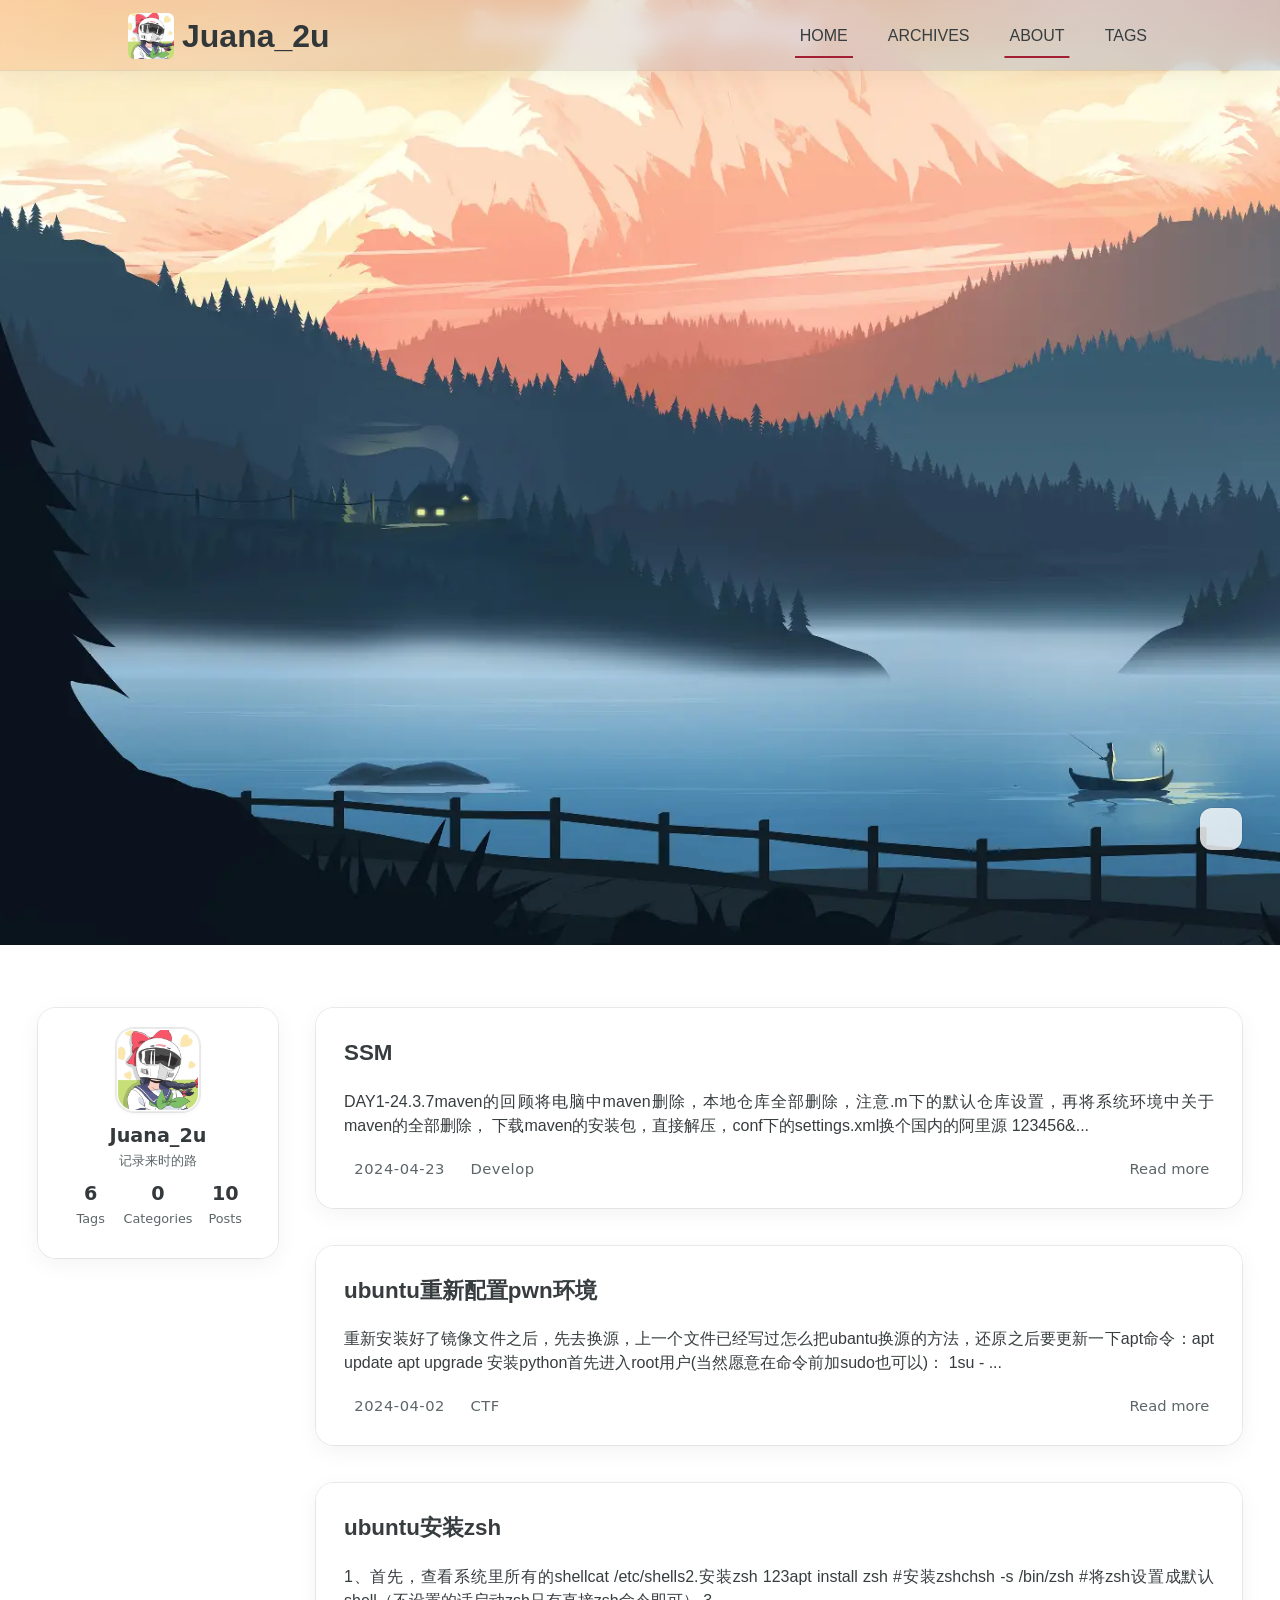
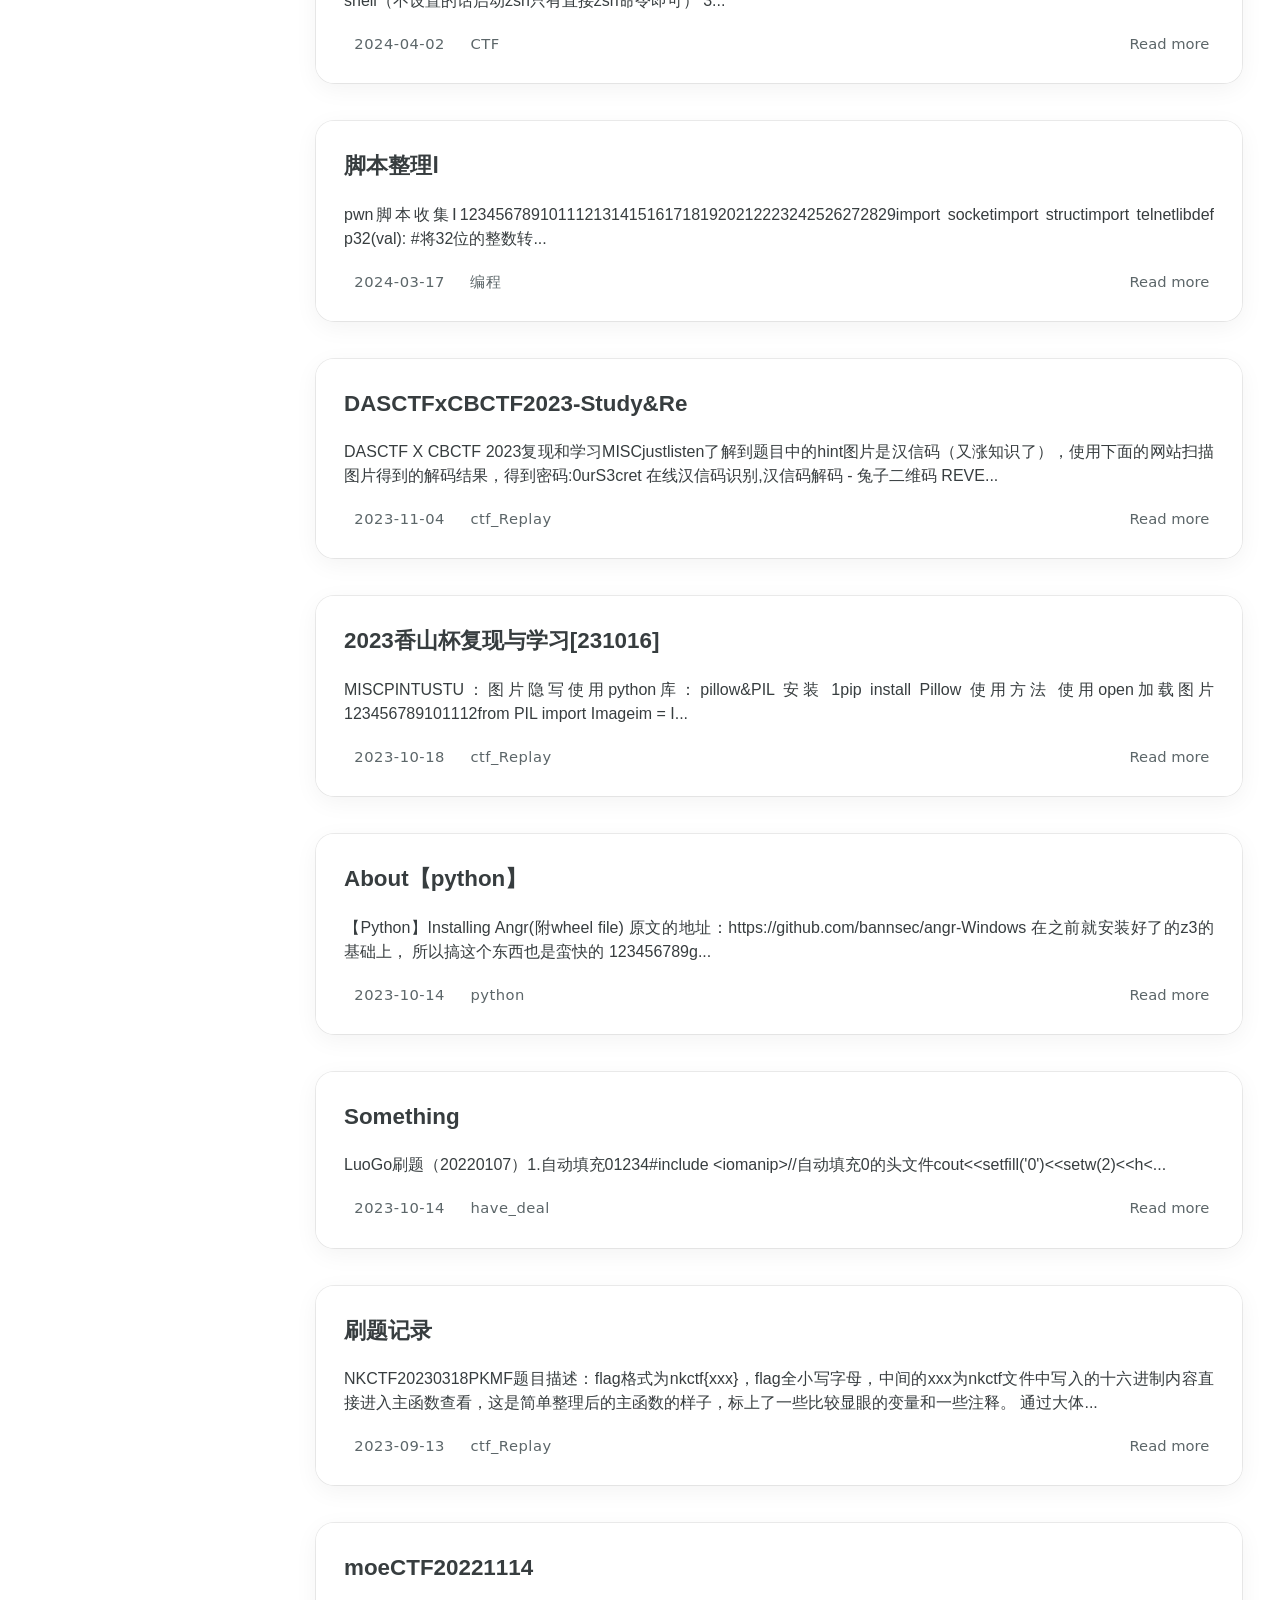
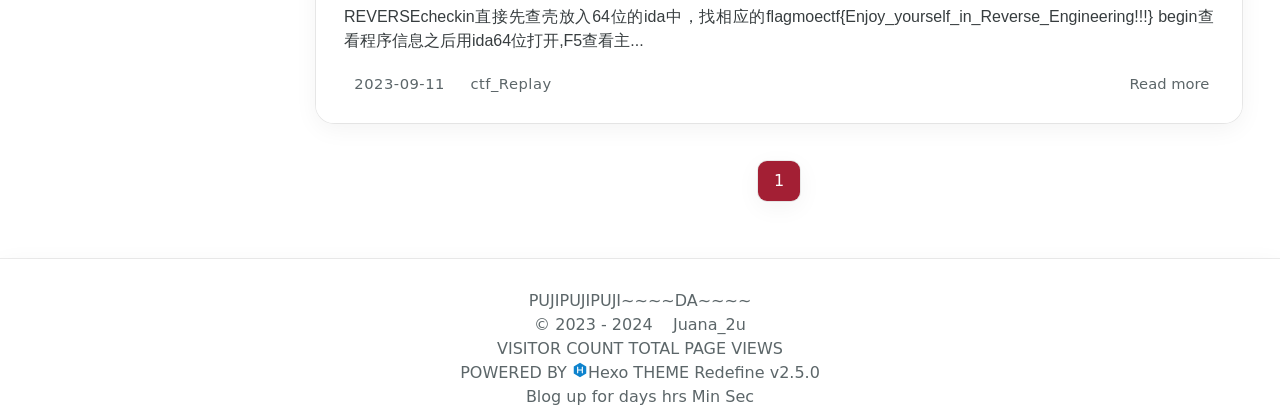
==== commit ec4c38ff: "Update index.html" ====
--- a/index.html
+++ b/index.html
@@ -143,7 +143,7 @@
         <div class="description flex flex-col justify-center items-center"
         
         >
-            Juana_2uのhappyworld
+            Juana_2uのBlog
             
             
                 <p><i id="subtitle"></i></p>
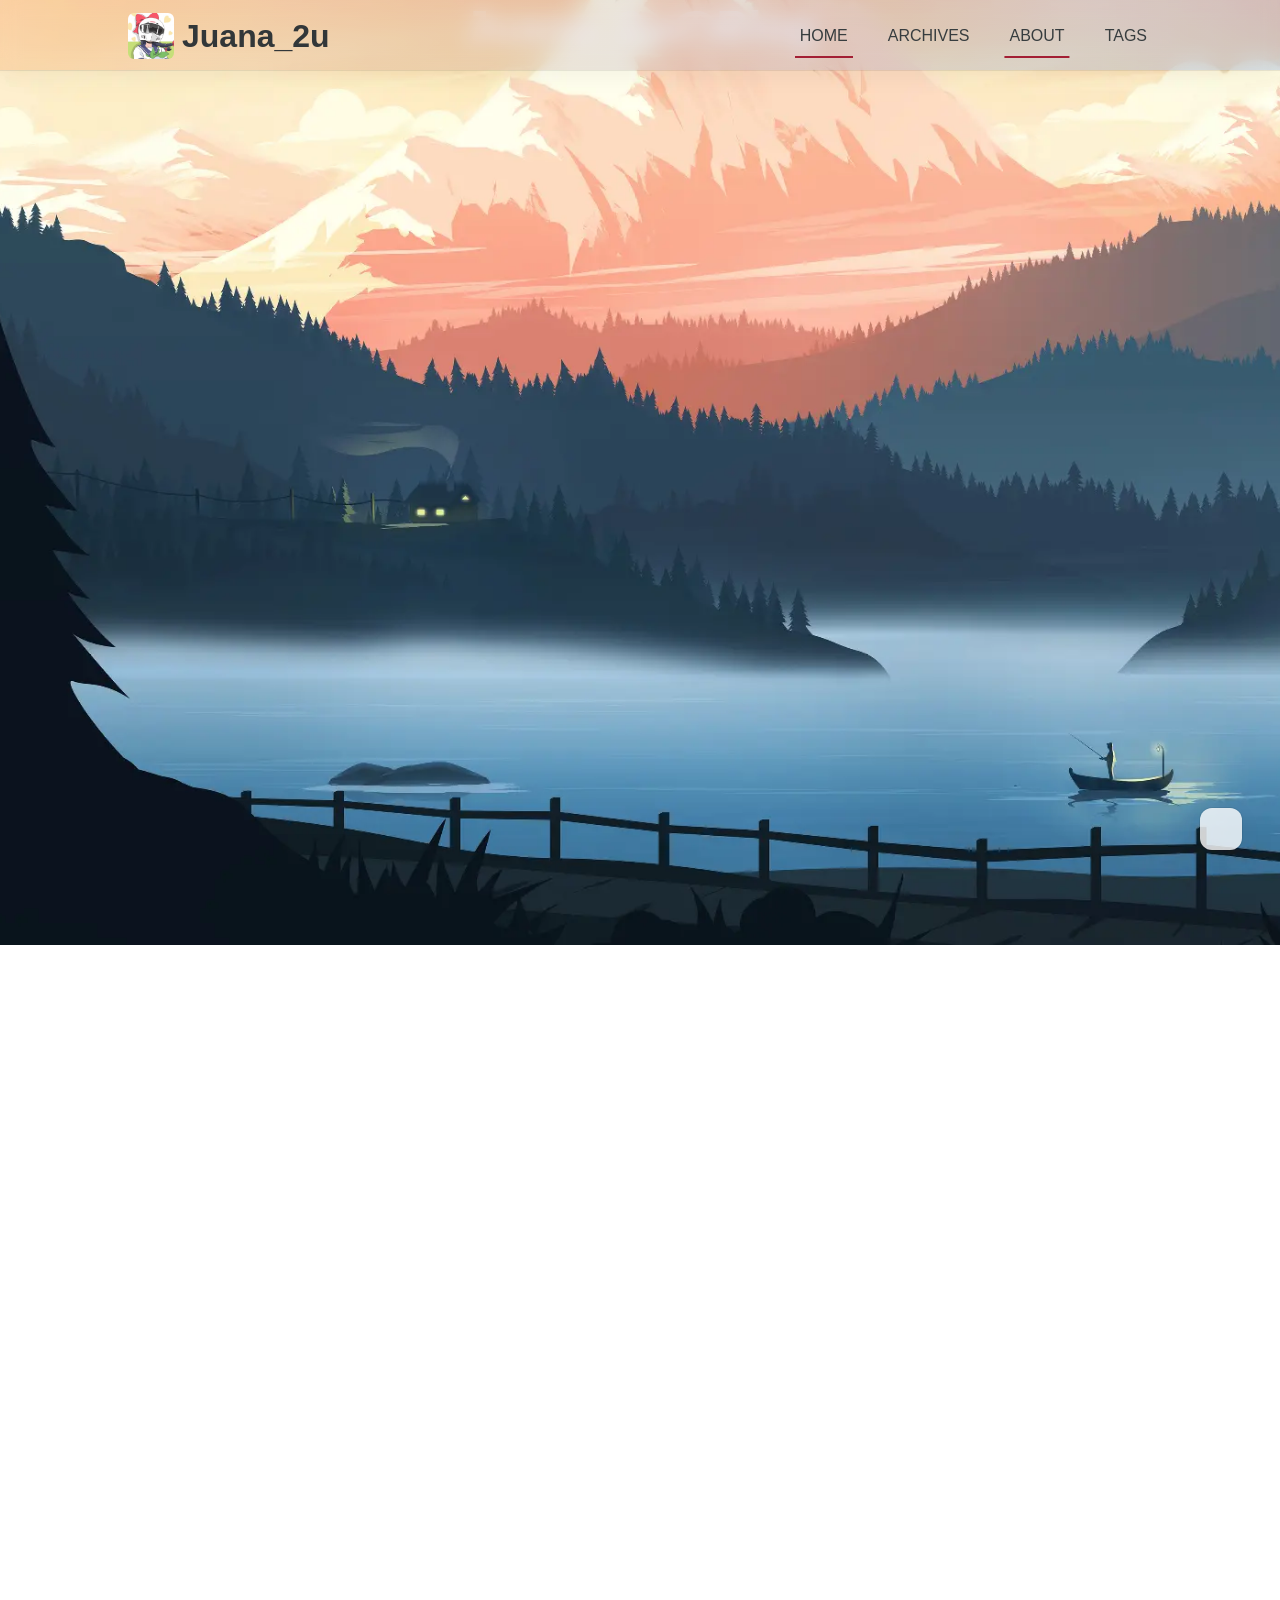
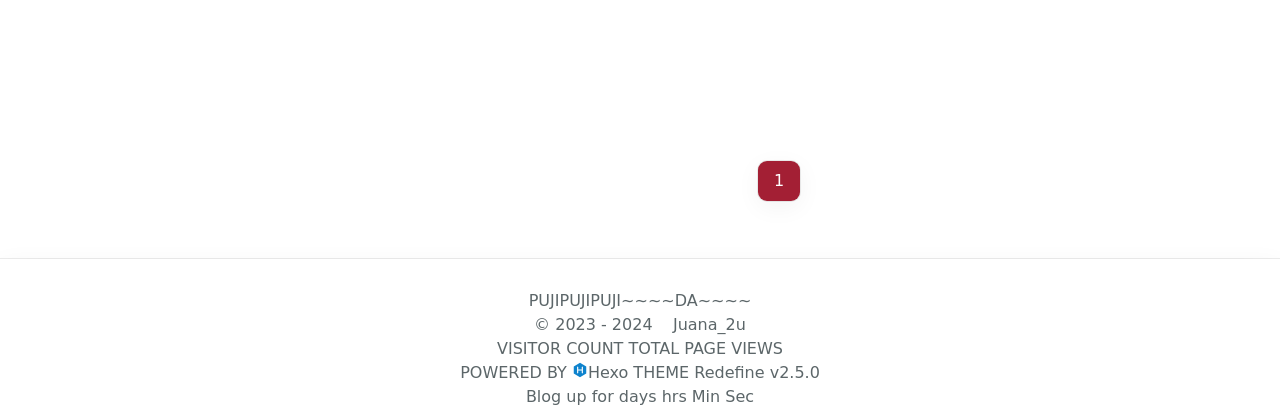
==== commit 56142bc6: "Change label text from '记录来时的路' to '彳亍'" ====
--- a/index.html
+++ b/index.html
@@ -348,7 +348,7 @@
                 <div class="author flex flex-col justify-center my-2.5 mx-0">
                     <div class="name">Juana_2u</div>
                     
-                        <div class="label">记录来时的路</div>
+                        <div class="label">彳亍</div>
                     
                 </div>
                 <div class="statistics">
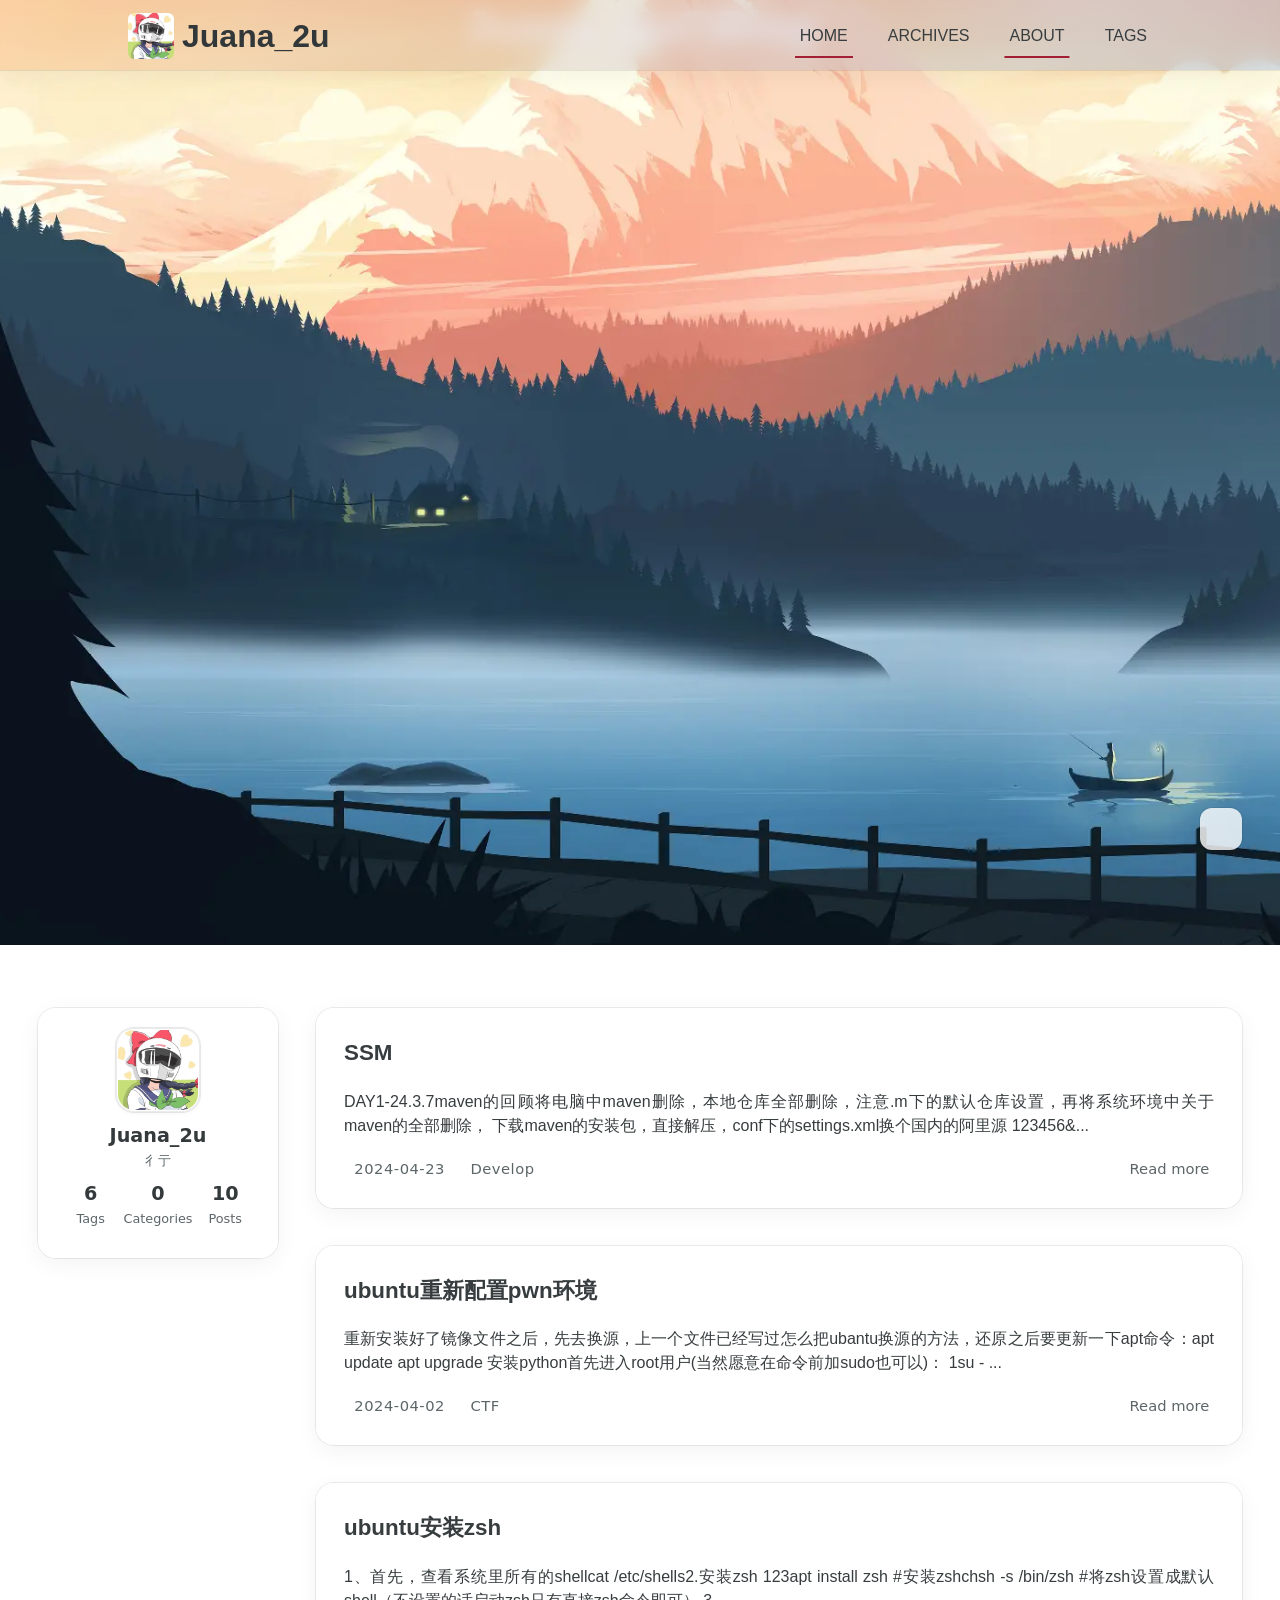
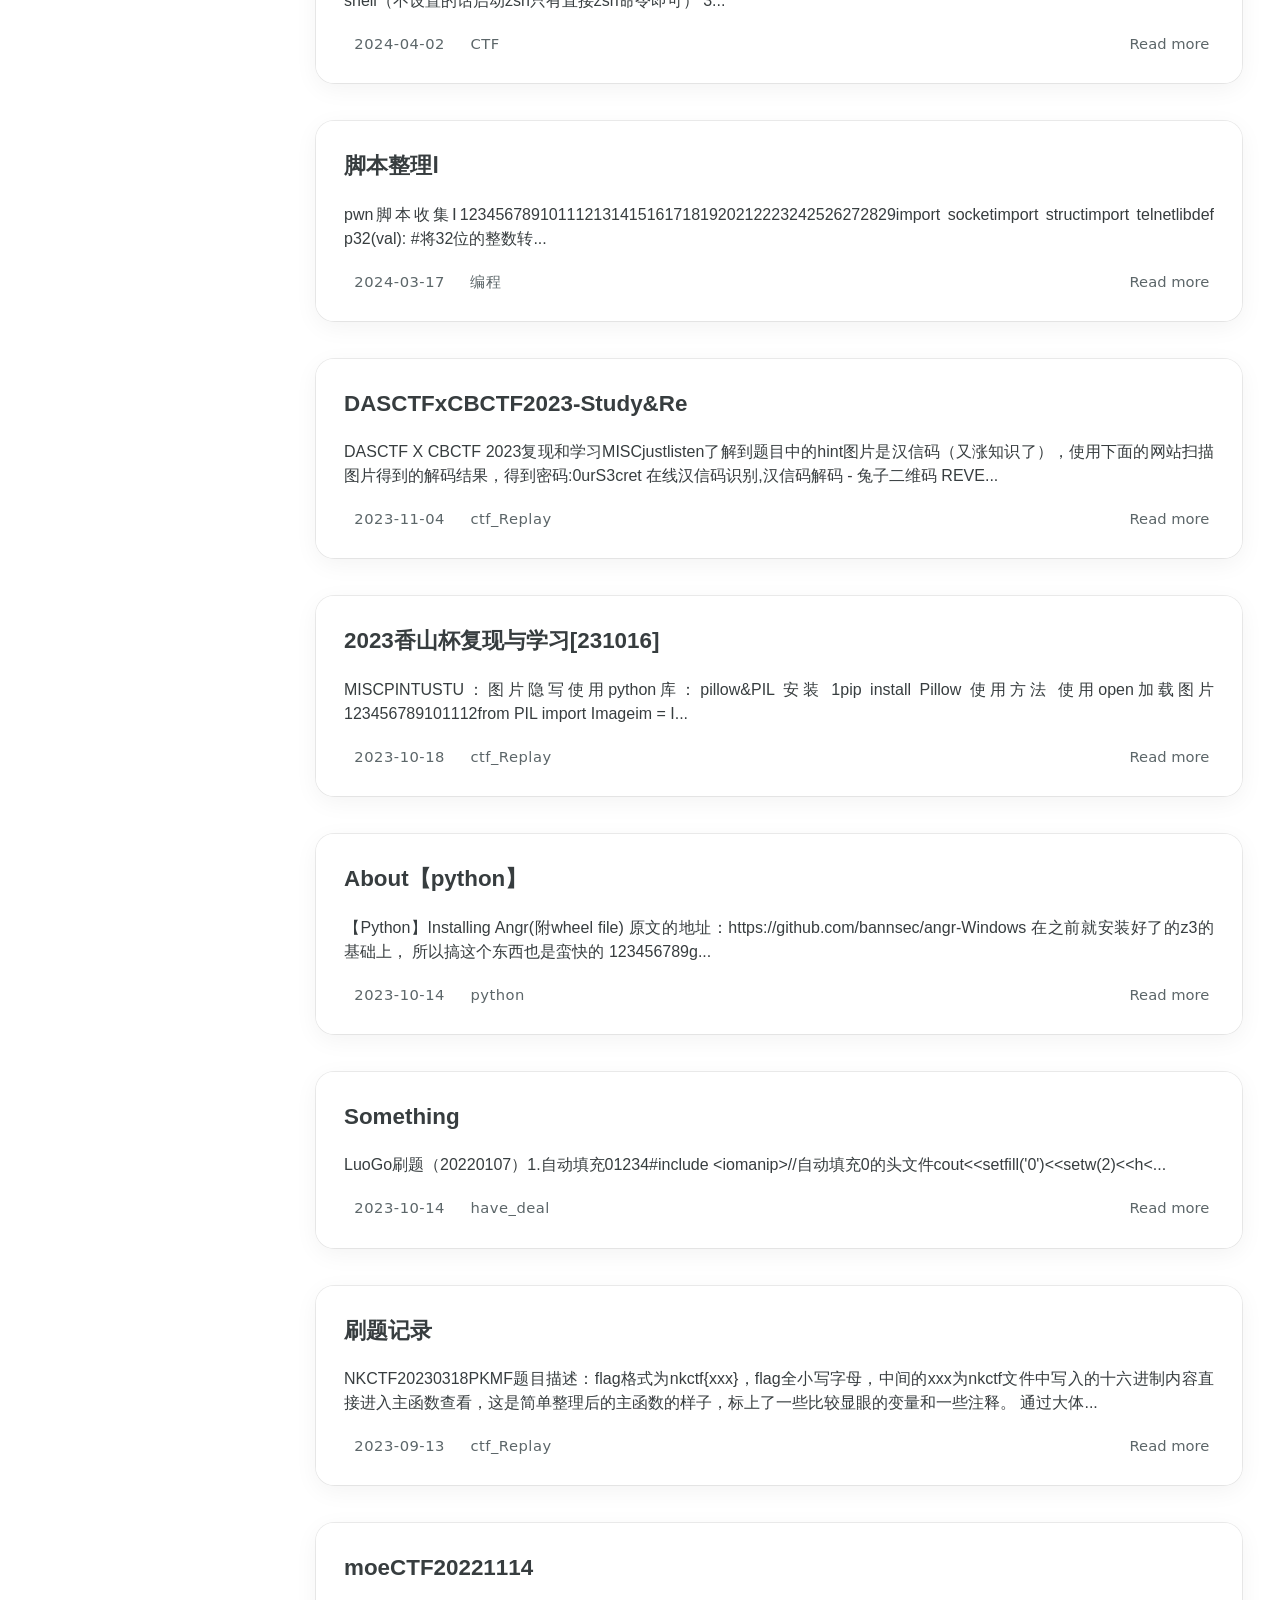
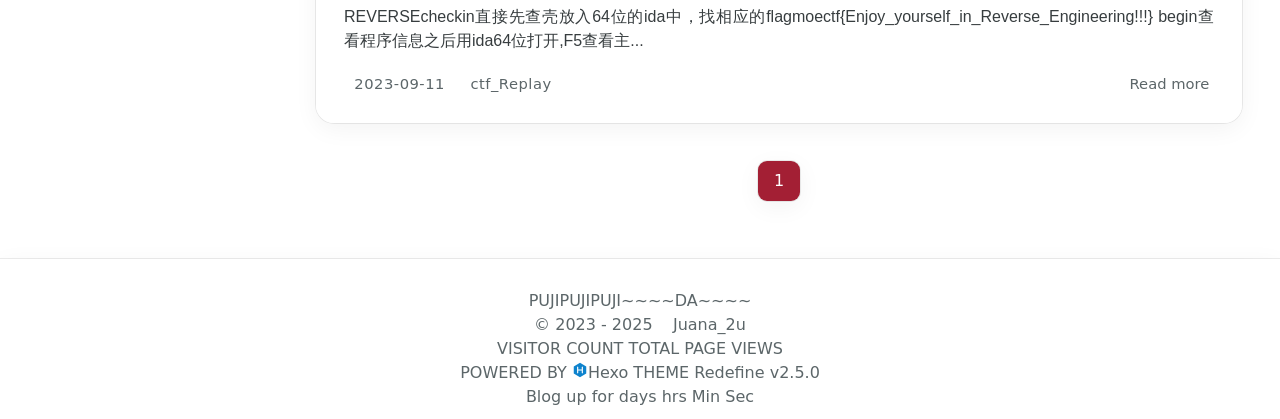
==== commit 46a080c7: "Update index.html" ====
--- a/index.html
+++ b/index.html
@@ -937,7 +937,7 @@
               <span>2023</span>
               -
             
-            2024&nbsp;&nbsp;<i class="fa-solid fa-heart fa-beat" style="--fa-animation-duration: 0.5s; color: #f54545"></i>&nbsp;&nbsp;<a href="/">Juana_2u</a>
+            2025&nbsp;&nbsp;<i class="fa-solid fa-heart fa-beat" style="--fa-animation-duration: 0.5s; color: #f54545"></i>&nbsp;&nbsp;<a href="/">Juana_2u</a>
         </div>
         
             <script data-swup-reload-script src="https://busuanzi.ibruce.info/busuanzi/2.3/busuanzi.pure.mini.js"></script>
